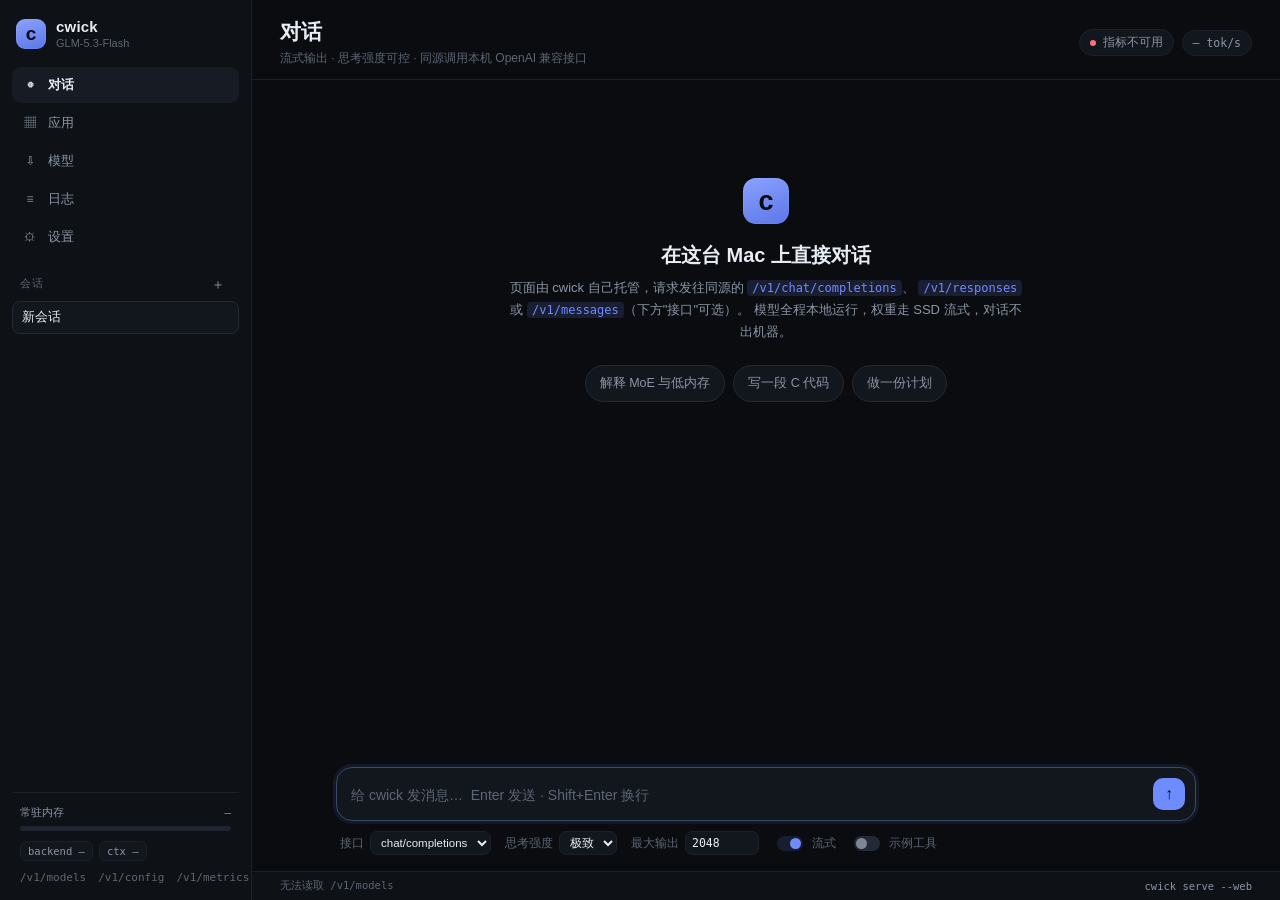
==== web/index.html @ c7b072e5 "init cwick" ====
<!doctype html>
<html lang="zh-CN">
<head>
<meta charset="utf-8">
<meta name="viewport" content="width=device-width, initial-scale=1, viewport-fit=cover">
<meta name="color-scheme" content="dark">
<title>cwick · 本地对话</title>
<link rel="icon" href="data:image/svg+xml,%3Csvg xmlns='http://www.w3.org/2000/svg' viewBox='0 0 32 32'%3E%3Crect width='32' height='32' rx='8' fill='%236f8cff'/%3E%3Ctext x='16' y='23' font-family='-apple-system,sans-serif' font-size='19' font-weight='700' fill='%230b0d12' text-anchor='middle'%3Ec%3C/text%3E%3C/svg%3E">
<link rel="stylesheet" href="/web/app.css">
</head>
<body>
<div class="app">
  <aside class="rail">
    <div class="brand">
      <div class="logo">c</div>
      <div class="brand-text">
        <strong>cwick</strong>
        <span id="brandSub">GLM-5.3-Flash</span>
      </div>
    </div>

    <nav class="nav">
      <button class="nav-item is-active" data-view="chat">
        <span class="ico">◍</span><span>对话</span>
      </button>
      <button class="nav-item" data-view="apps">
        <span class="ico">▦</span><span>应用</span>
      </button>
      <button class="nav-item" data-view="models">
        <span class="ico">⇩</span><span>模型</span>
      </button>
      <button class="nav-item" data-view="logs">
        <span class="ico">≡</span><span>日志</span>
      </button>
      <button class="nav-item" data-view="settings">
        <span class="ico">⚙</span><span>设置</span>
      </button>
    </nav>

    <div class="rail-section" id="sessionSection">
      <div class="rail-head">
        <span>会话</span>
        <button id="newChat" class="ghost-btn" title="新建会话 (Ctrl/⌘+K)">＋</button>
      </div>
      <div id="sessionList" class="sessions"></div>
    </div>

    <div class="rail-foot">
      <div class="mem">
        <div class="mem-row"><span>常驻内存</span><span id="memLabel" class="mono">—</span></div>
        <div class="bar"><i id="memBar"></i></div>
      </div>
      <div class="chips">
        <span id="backendChip" class="chip">backend —</span>
        <span id="ctxChip" class="chip">ctx —</span>
      </div>
      <div class="link-row">
        <a href="/v1/models" target="_blank" rel="noreferrer">/v1/models</a>
        <a href="/v1/config" target="_blank" rel="noreferrer">/v1/config</a>
        <a href="/v1/metrics" target="_blank" rel="noreferrer">/v1/metrics</a>
        <a href="#" id="apiHelp">API</a>
      </div>
    </div>
  </aside>

  <main class="main">
    <header class="topbar">
      <div class="title">
        <h1 id="viewTitle">对话</h1>
        <p id="viewSub">流式输出 · 思考强度可控 · 同源调用本机 OpenAI 兼容接口</p>
      </div>
      <div class="topbar-right">
        <span id="connPill" class="pill"><i class="dot wait"></i><span>连接中</span></span>
        <span id="livePill" class="pill mono" title="上一次生成的解码速度">— tok/s</span>
      </div>
    </header>

    <!-- ---------------- chat ---------------- -->
    <section id="chatView" class="view view-chat">
      <div id="messages" class="messages">
        <div class="empty" id="emptyState">
          <div class="empty-logo">c</div>
          <h2>在这台 Mac 上直接对话</h2>
          <p>页面由 cwick 自己托管，请求发往同源的 <code>/v1/chat/completions</code>、
             <code>/v1/responses</code> 或 <code>/v1/messages</code>（下方"接口"可选）。
             模型全程本地运行，权重走 SSD 流式，对话不出机器。</p>
          <div class="examples">
            <button class="example" data-prompt="用三句话解释 Mixture-of-Experts 为什么能在低内存机器上跑大模型。">解释 MoE 与低内存</button>
            <button class="example" data-prompt="写一个 C 函数，把 UTF-8 字符串按标点切分成句子，要求不破坏多字节字符。">写一段 C 代码</button>
            <button class="example" data-prompt="现在是 2026 年，帮我规划一个为期两周的 Metal 推理内核优化计划，按天拆解。">做一份计划</button>
          </div>
        </div>
      </div>

      <div class="composer-wrap">
        <div class="queue-note" id="queueNote" hidden>
          <i class="spinner"></i><span id="queueText">等待生成槽…</span>
          <button id="leaveQueue" class="link-btn">撤销</button>
        </div>
        <div class="composer" id="composer">
          <textarea id="input" rows="1" placeholder="给 cwick 发消息…  Enter 发送 · Shift+Enter 换行"></textarea>
          <div class="composer-side">
            <button id="sendBtn" class="send" title="发送 (Enter)">
              <span aria-hidden="true">↑</span>
            </button>
            <button id="stopBtn" class="stop" hidden title="停止生成 (Esc)">■</button>
          </div>
        </div>
        <div class="controls">
          <label class="field" title="这一轮对话调用的接口：两者都走同一个引擎，只是请求/响应的信封不同">
            <span>接口</span>
            <select id="apiSel">
              <option value="chat" selected>chat/completions</option>
              <option value="responses">responses</option>
              <option value="messages">messages</option>
            </select>
          </label>
          <label class="field">
            <span>思考强度</span>
            <select id="effort">
              <option value="off">关</option>
              <option value="low">低</option>
              <option value="medium">中</option>
              <option value="high">高</option>
              <option value="ultra">超高</option>
              <option value="extreme" selected>极致</option>
            </select>
          </label>
          <label class="field">
            <span>最大输出</span>
            <input id="maxTokens" type="number" min="16" max="1000000" step="64" value="2048">
          </label>
          <label class="switch"><input id="streamToggle" type="checkbox" checked><span>流式</span></label>
          <label class="switch" title="声明 get_current_time / add_numbers / system_info，模型调用时由页面在本地执行"><input id="toolToggle" type="checkbox"><span>示例工具</span></label>
          <span class="spacer"></span>
          <span id="genStats" class="gen-stats mono"></span>
        </div>
      </div>
    </section>

    <!-- ---------------- apps ---------------- -->
    <section id="appsView" class="view view-apps" hidden>
      <div class="apps-market" id="appMarket">
        <div class="apps-intro">
          <div>
            <h2>应用市场</h2>
            <p>应用代码放在 <code>apps/&lt;id&gt;/</code>，由 <code>apps/manifest.json</code>
               登记并编译进 cwick 二进制；每个应用都在自己的 iframe 里调用同源 OpenAI 接口。</p>
          </div>
          <div class="apps-intro-side">
            <span id="appApiState" class="pill mono"><i class="dot wait"></i>API 检查中</span>
            <button id="appRefresh" class="min-btn">刷新</button>
          </div>
        </div>
        <div id="appGrid" class="app-grid">
          <div class="app-loading muted">读取 <code>/apps/manifest.json</code>…</div>
        </div>
      </div>

      <div class="app-host" id="appHost" hidden>
        <div class="app-host-bar">
          <button id="appBack" class="min-btn">← 应用市场</button>
          <div class="app-host-title">
            <h2 id="appHostTitle">应用</h2>
            <p id="appHostSub">由 cwick 托管</p>
          </div>
          <span class="spacer"></span>
          <a id="appOpenTab" class="min-btn" href="#" target="_blank" rel="noreferrer">新窗口打开</a>
        </div>
        <iframe id="appFrame" class="app-frame" title="cwick 应用"
                src="about:blank" allow="clipboard-write"></iframe>
      </div>
    </section>

    <!-- ---------------- logs ---------------- -->
    <section id="logsView" class="view view-logs" hidden>
      <div class="logbar">
        <div class="logbar-left">
          <label class="field">
            <span>来源</span>
            <select id="logSrc">
              <option value="all">全部</option>
              <option value="out">stdout</option>
              <option value="err">stderr</option>
            </select>
          </label>
          <label class="field grow">
            <span>过滤</span>
            <input id="logQuery" type="search" placeholder="包含关键字 / req 12 / memory" autocomplete="off">
          </label>
        </div>
        <div class="logbar-right">
          <label class="switch small"><input id="logWrap" type="checkbox"><span>换行</span></label>
          <label class="switch small"><input id="logFollow" type="checkbox" checked><span>跟随</span></label>
          <button id="logPause" class="min-btn">暂停</button>
          <button id="logClear" class="min-btn">清屏</button>
          <button id="logSave" class="min-btn">下载</button>
        </div>
      </div>

      <div id="logBody" class="log-body"></div>

      <div class="log-foot">
        <span id="logCount" class="mono">0 行</span>
        <span id="logDrop" class="mono muted" hidden></span>
        <span class="spacer"></span>
        <span id="logState" class="mono">未连接</span>
        <span class="mono muted">GET /v1/logs/stream</span>
      </div>
    </section>

    <!-- ---------------- model library ---------------- -->
    <section id="modelsView" class="view view-models" hidden>
      <div class="panel">
        <div class="panel-head">
          <div>
            <h3>本地模型</h3>
            <p>已下载到 <code id="hubRootLabel">./models</code> 的权重；下载中的任务单独列在下面</p>
          </div>
          <button id="hubRefresh" class="min-btn">刷新</button>
        </div>
        <div id="hubLocal" class="hub-grid">
          <div class="model-row muted">读取中…</div>
        </div>
        <div id="hubLocalNote" class="note" hidden></div>
      </div>

      <div class="panel">
        <div class="panel-head">
          <div>
            <h3>正在下载</h3>
            <p>进度、速率与剩余时间每秒刷新；暂停或中断后从 <code>.incomplete</code> 断点续传</p>
          </div>
          <span id="hubPoll" class="mono muted"></span>
        </div>
        <div id="hubJobs" class="hub-jobs">
          <div class="model-row muted">没有下载任务</div>
        </div>
      </div>

      <div class="panel">
        <div class="panel-head">
          <div>
            <h3>检索模型</h3>
            <p>从 <code id="hubEndpointLabel">hf-mirror</code> 只读检索，下载由本机服务端执行，权重落到 <code>./models</code></p>
          </div>
        </div>
        <div class="hub-search">
          <input id="hubQuery" type="search" autocomplete="off" spellcheck="false"
                 placeholder="模型名或组织，例如 Qwen3 / MiniMax / deepseek">
          <button id="hubSearchBtn" class="min-btn accent">检索</button>
        </div>
        <div id="hubSearchNote" class="note" hidden></div>
        <div id="hubResults" class="hub-results">
          <div class="model-row muted">输入关键词开始检索</div>
        </div>
      </div>
    </section>

    <!-- ---------------- settings (console merged in) ---------------- -->
    <section id="settingsView" class="view view-settings" hidden>
      <div class="cards">
        <div class="card accent">
          <div class="card-label">解码速度</div>
          <div class="card-value" id="mTokS">—</div>
          <div class="card-foot" id="mTokSFoot">来自 cwick:decode_step_seconds</div>
        </div>
        <div class="card">
          <div class="card-label">首字延迟 TTFT</div>
          <div class="card-value" id="mTtft">—</div>
          <div class="card-foot">vllm:time_to_first_token_seconds</div>
        </div>
        <div class="card">
          <div class="card-label">每输出 token</div>
          <div class="card-value" id="mTpot">—</div>
          <div class="card-foot">vllm:time_per_output_token_seconds</div>
        </div>
        <div class="card">
          <div class="card-label">累计 tokens</div>
          <div class="card-value" id="mTokens">—</div>
          <div class="card-foot" id="mTokensFoot">prompt / generation</div>
        </div>
      </div>

      <div class="panel">
        <div class="panel-head">
          <div>
            <h3>监控趋势</h3>
            <p>每 2 秒采样 <code>/v1/metrics</code> · 速率取相邻两次采样的差值，不是累计均值 · 保留最近 4 分钟</p>
          </div>
          <div class="trend-head">
            <span class="pill mono" id="trendSpan">采集中…</span>
            <label class="switch small"><input id="liveToggle" type="checkbox" checked><span>实时刷新</span></label>
            <a class="min-btn" href="/v1/metrics" target="_blank" rel="noreferrer">Prometheus 原文</a>
            <button id="trendClear" class="min-btn">清空</button>
          </div>
        </div>
        <div class="trend-grid">
          <div class="trend-cell">
            <div class="trend-title"><span>解码速度 · tok/s</span><b id="trendTokS" class="mono">—</b></div>
            <canvas id="chartTokS" width="600" height="130"></canvas>
            <div class="trend-axis" id="axisTokS">—</div>
          </div>
          <div class="trend-cell">
            <div class="trend-title"><span>进程常驻 · GiB</span><b id="trendMem" class="mono">—</b></div>
            <canvas id="chartMem" width="600" height="130"></canvas>
            <div class="trend-axis" id="axisMem">—</div>
          </div>
          <div class="trend-cell">
            <div class="trend-title"><span>缓存命中率 · %</span><b id="trendHit" class="mono">—</b></div>
            <canvas id="chartHit" width="600" height="130"></canvas>
            <div class="trend-axis" id="axisHit">专家 #6f8cff · 前缀 #9b7bff</div>
          </div>
          <div class="trend-cell">
            <div class="trend-title"><span>首字延迟 · s</span><b id="trendTtft" class="mono">—</b></div>
            <canvas id="chartTtft" width="600" height="130"></canvas>
            <div class="trend-axis" id="axisTtft">—</div>
          </div>
        </div>
        <div class="note" id="trendNote" hidden></div>
      </div>

      <div class="panel">
        <div class="panel-head">
          <div>
            <h3>Prometheus 指标</h3>
            <p>直读 <code>/v1/metrics</code> 原文的全部序列 · 点任意指标为它单独画趋势 · 计数器可切成每秒增量</p>
          </div>
          <div class="trend-head">
            <span class="pill mono" id="pmCount">—</span>
            <label class="switch small" title="对 counter 按每秒增量绘制；gauge 保持原始值"><input id="pmRate" type="checkbox"><span>每秒增量</span></label>
            <button id="pmClear" class="min-btn">清空选择</button>
          </div>
        </div>
        <div class="pm-tools">
          <input id="pmQuery" type="text" autocomplete="off" spellcheck="false"
                 placeholder="筛选指标名，例如 cache / tokens / seconds">
          <span class="mono muted" id="pmSelNote">未选择指标</span>
        </div>
        <div id="pmCharts" class="pm-charts">
          <div class="pm-empty muted">从下方列表点选指标，即可为它单独画一条趋势线（最多 4 个）。</div>
        </div>
        <div class="pm-list-head">
          <span class="mono muted">序列</span>
          <span class="mono muted">类型 / 说明</span>
          <span class="mono muted">当前值</span>
          <span></span>
        </div>
        <div id="pmList" class="pm-list"><div class="muted">等待第一次指标采样…</div></div>
      </div>

      <div class="panel">
        <div class="panel-head">
          <div>
            <h3>内存与缓存</h3>
            <p>80% 常驻上限，其余由 F_NOCACHE SSD 流式补齐</p>
          </div>
          <span class="pill mono" id="mUptimePill">—</span>
        </div>
        <div class="meters">
          <div class="meter">
            <div class="meter-row"><span>进程常驻</span><span id="mMemLabel" class="mono">—</span></div>
            <div class="bar tall"><i id="mMemBar"></i></div>
          </div>
          <div class="meter">
            <div class="meter-row"><span>专家缓存命中率</span><span id="mHitLabel" class="mono">—</span></div>
            <div class="bar tall"><i id="mHitBar" class="green"></i></div>
          </div>
          <div class="meter">
            <div class="meter-row"><span>前缀缓存命中率</span><span id="mPfxLabel" class="mono">—</span></div>
            <div class="bar tall"><i id="mPfxBar" class="violet"></i></div>
          </div>
        </div>
        <div class="kv-grid">
          <div class="kv"><span>请求 运行 / 排队</span><b id="mReq" class="mono">—</b></div>
          <div class="kv"><span>SSD 流式 / token</span><b id="mStream" class="mono">—</b></div>
          <div class="kv"><span>解码步数</span><b id="mSteps" class="mono">—</b></div>
          <div class="kv"><span>运行时长</span><b id="mUptime" class="mono">—</b></div>
          <div class="kv"><span>预填充进度</span><b id="mPrefill" class="mono">—</b></div>
          <div class="kv"><span>已完成请求</span><b id="mSuccess" class="mono">—</b></div>
        </div>
      </div>

      <div class="panel">
        <div class="panel-head">
          <div><h3>模型信息</h3><p>编译期与运行期配置，来自 cwick:model_info 与 /v1/config</p></div>
          <span class="pill mono" id="mBackend">—</span>
        </div>
        <div class="kv-grid">
          <div class="kv"><span>模型</span><b id="mModel">—</b></div>
          <div class="kv"><span>稀疏度</span><b id="mSparse" class="mono">—</b></div>
          <div class="kv"><span>层数</span><b id="mLayers" class="mono">—</b></div>
          <div class="kv"><span>上下文窗口</span><b id="mCtx" class="mono">—</b></div>
          <div class="kv"><span>权重精度</span><b id="mSpine" class="mono">—</b></div>
          <div class="kv"><span>指标端点</span><b><a href="/v1/metrics" target="_blank" rel="noreferrer">Prometheus</a></b></div>
        </div>
        <div class="model-info-note">
          <span class="mono muted">cwick:model_info 全部标签</span>
          <div id="modelInfoAll" class="label-list mono">等待第一次指标采样…</div>
        </div>
      </div>

      <div class="panel">
        <div class="panel-head">
          <div>
            <h3>本地模型</h3>
            <p>切换会释放当前常驻权重并清空前缀缓存；生成中会被拒绝（409）</p>
          </div>
          <button id="modelsRefresh" class="min-btn">刷新</button>
        </div>
        <div id="modelList" class="model-list">
          <div class="model-row muted">读取中…</div>
        </div>
        <div id="switchNote" class="note" hidden></div>
      </div>

      <div class="panel">
        <div class="panel-head">
          <div>
            <h3>生成参数</h3>
            <p>存在本机浏览器里，对话页与这里共用同一份设置</p>
          </div>
        </div>
        <div class="set-grid">
          <label class="row">
            <span>对话接口</span>
            <select id="setApi">
              <option value="chat">/v1/chat/completions</option>
              <option value="responses">/v1/responses</option>
              <option value="messages">/v1/messages</option>
            </select>
          </label>
          <label class="row">
            <span>思考强度</span>
            <select id="setEffort">
              <option value="off">关</option>
              <option value="low">低</option>
              <option value="medium">中</option>
              <option value="high">高</option>
              <option value="ultra">超高</option>
              <option value="extreme">极致</option>
            </select>
          </label>
          <label class="row">
            <span>最大输出 token</span>
            <input id="setMaxTokens" type="number" min="16" max="1000000" step="64" value="2048">
          </label>
          <label class="row switch"><span>流式输出</span><input id="setStream" type="checkbox"></label>
          <label class="row switch"><span>声明示例工具</span><input id="setTools" type="checkbox"></label>
        </div>
      </div>

      <div class="panel">
        <div class="panel-head">
          <div>
            <h3>安全</h3>
            <p>单用户登录；会话 Cookie 只在 cwick 内存中，不落盘</p>
          </div>
          <button id="logoutBtn" class="min-btn">退出登录</button>
        </div>
        <div id="authState" class="note">读取登录状态…</div>

        <div class="key-panel">
          <div class="key-head">
            <h4>API 密钥（外部 Agent 接入本机 cwick）</h4>
            <p>长期有效的 Bearer 密钥，适合粘贴到 Cursor / Claude Code / OpenAI SDK 脚本里。
               这是<b>对外提供</b>访问凭证；控制台自身只访问本机同源接口，不会把对话发往外部服务。
               会话 Cookie 只在内存、重启即失效，密钥不会。</p>
          </div>
          <div class="key-new">
            <input id="keyName" type="text" autocomplete="off" spellcheck="false"
                   maxlength="48" placeholder="名字，例如 cursor / claude-code">
            <button id="keyCreate" class="min-btn accent" type="button">新建密钥</button>
            <button id="keyRefresh" class="min-btn" type="button">刷新</button>
          </div>
          <div id="keyList" class="key-list">
            <div class="muted">读取中…</div>
          </div>
          <div id="keySecret" class="key-secret" hidden>
            <code id="keySecretText"></code>
            <button id="keyCopy" class="min-btn" type="button">复制</button>
            <span class="muted">只显示这一次 —— 服务端只保留它的哈希</span>
          </div>
          <div id="keyNote" class="note">
            用法：<code>Authorization: Bearer &lt;key&gt;</code> 或 <code>X-API-Key: &lt;key&gt;</code>。
            密钥本身不能新建密钥（会被 401 拒绝），只能在登录后在这里撤销。
          </div>
        </div>
      </div>

      <div class="panel">
        <div class="panel-head">
          <div>
            <h3>运行配置</h3>
            <p>由启动命令行决定，进程内只读；改这些值需要重启 cwick</p>
          </div>
          <button id="configRefresh" class="min-btn">刷新</button>
        </div>
        <div class="kv-grid" id="cfgGrid">
          <div class="kv"><span>监听</span><b id="cfgListen" class="mono">—</b></div>
          <div class="kv"><span>生成槽</span><b id="cfgSlots" class="mono">—</b></div>
          <div class="kv"><span>上下文窗口</span><b id="cfgCtx" class="mono">—</b></div>
          <div class="kv"><span>max_tokens 上限</span><b id="cfgMaxTok" class="mono">—</b></div>
          <div class="kv"><span>请求体上限</span><b id="cfgReqBytes" class="mono">—</b></div>
          <div class="kv"><span>前缀缓存</span><b id="cfgPfx" class="mono">—</b></div>
          <div class="kv"><span>日志采集</span><b id="cfgLogs" class="mono">—</b></div>
          <div class="kv"><span>Web / 详细 / 追踪</span><b id="cfgFlags" class="mono">—</b></div>
          <div class="kv"><span>模型库</span><b id="cfgLibrary" class="mono">—</b></div>
          <div class="kv"><span>目录服务</span><b id="cfgCatalog" class="mono">—</b></div>
        </div>
        <div class="note">
          <span class="mono muted">模型目录</span>
          <div id="cfgDirs" class="dir-list mono">—</div>
          <div class="muted">用 <code>--models-dir</code> 追加扫描目录（最多 8 个），
            目录里需要有 <code>config.json</code> 与权重文件才会被识别。</div>
        </div>
      </div>
    </section>

    <footer class="statusbar">
      <span id="statusText" class="mono">就绪</span>
      <span class="spacer"></span>
      <span class="mono muted">cwick serve --web</span>
    </footer>
  </main>
</div>

<dialog id="apiDialog" class="dialog">
  <h3>接入方式</h3>
  <p>这个页面只访问本机同源接口。下面这个地址是给外部客户端连本机 cwick 用的：</p>
  <pre><code id="apiBase">http://127.0.0.1:8000/v1</code></pre>
  <p class="muted">curl 示例（chat/completions）</p>
  <pre><code>curl http://127.0.0.1:8000/v1/chat/completions \
  -H 'Content-Type: application/json' \
  -d '{"model":"glm-5.3-flash","messages":[{"role":"user","content":"你好"}]}'</code></pre>
  <p class="muted">同一台服务也答 Responses 协议（Codex 等客户端用这个）</p>
  <pre><code>curl http://127.0.0.1:8000/v1/responses \
  -H 'Content-Type: application/json' \
  -d '{"model":"glm-5.3-flash","input":"你好","stream":true}'</code></pre>
  <p class="muted">以及 Anthropic 的 Messages 协议（Claude Code 用这个）</p>
  <pre><code>curl http://127.0.0.1:8000/v1/messages \
  -H 'Content-Type: application/json' \
  -d '{"model":"glm-5.3-flash","max_tokens":128,"stream":true,
       "messages":[{"role":"user","content":"你好"}]}'</code></pre>
  <form method="dialog"><button class="send wide">知道了</button></form>
</dialog>

<script src="/web/app.js"></script>
</body>
</html>
---- web/app.css ----
/* cwick web console — dark, dense, numbers in mono.
   Fixed rail, cards on a grid, one accent colour for "this is live",
   everything else neutral. */

:root {
  --bg: #0a0c10;
  --bg-soft: #0e1116;
  --panel: #12161d;
  --panel-2: #171c24;
  --line: #232a35;
  --line-soft: #1b212a;
  --text: #e8ecf3;
  --muted: #8b95a6;
  --faint: #5d6675;
  --accent: #6f8cff;
  --accent-soft: rgba(111, 140, 255, 0.14);
  --green: #3ddc97;
  --violet: #b48cff;
  --amber: #f5b95c;
  --red: #ff6f7d;
  --radius: 14px;
  --mono: ui-monospace, "SF Mono", SFMono-Regular, Menlo, Consolas, monospace;
  --sans: -apple-system, BlinkMacSystemFont, "SF Pro Text", "Inter",
          "PingFang SC", "Noto Sans SC", "Microsoft YaHei", sans-serif;
}

* { box-sizing: border-box; }

html, body {
  margin: 0; height: 100%;
  background: var(--bg);
  color: var(--text);
  font-family: var(--sans);
  font-size: 14px;
  -webkit-font-smoothing: antialiased;
}

a { color: var(--accent); text-decoration: none; }
a:hover { text-decoration: underline; }
.mono { font-family: var(--mono); font-variant-numeric: tabular-nums; }
.muted { color: var(--muted); }
.spacer { flex: 1; }

.app { display: flex; height: 100%; overflow: hidden; }

/* ---------------- rail ---------------- */
.rail {
  width: 252px; flex: 0 0 252px;
  display: flex; flex-direction: column;
  background: var(--bg-soft);
  border-right: 1px solid var(--line-soft);
  padding: 16px 12px 12px;
  gap: 14px;
}

.brand { display: flex; align-items: center; gap: 10px; padding: 2px 6px 2px 4px; }
.logo, .empty-logo {
  width: 30px; height: 30px; border-radius: 9px;
  background: linear-gradient(160deg, #8aa2ff, #5b76e8);
  color: #0a0c10; font-weight: 800; font-size: 19px;
  display: flex; align-items: center; justify-content: center;
  box-shadow: 0 0 0 1px rgba(255, 255, 255, 0.06) inset;
}
.brand-text { display: flex; flex-direction: column; line-height: 1.25; min-width: 0; }
.brand-text strong { font-size: 15px; letter-spacing: 0.2px; }
.brand-text span {
  font-size: 11px; color: var(--faint);
  overflow: hidden; text-overflow: ellipsis; white-space: nowrap;
}

.nav { display: flex; flex-direction: column; gap: 2px; }
.nav-item {
  display: flex; align-items: center; gap: 10px;
  padding: 9px 10px; border: 0; border-radius: 9px;
  background: transparent; color: var(--muted);
  font: inherit; font-size: 13px; text-align: left; cursor: pointer;
  transition: background 120ms ease, color 120ms ease;
}
.nav-item .ico { width: 16px; text-align: center; font-size: 12px; opacity: 0.9; }
.nav-item:hover { background: var(--panel); color: var(--text); }
.nav-item.is-active { background: var(--panel-2); color: var(--text); font-weight: 600; }

.rail-section { display: flex; flex-direction: column; gap: 6px; min-height: 0; }
.rail-head {
  display: flex; align-items: center; justify-content: space-between;
  padding: 6px 8px 2px; font-size: 11px; letter-spacing: 0.08em;
  text-transform: uppercase; color: var(--faint);
}
.ghost-btn {
  border: 0; background: transparent; color: var(--muted);
  font-size: 14px; line-height: 1; cursor: pointer; padding: 2px 6px;
  border-radius: 6px;
}
.ghost-btn:hover { background: var(--panel); color: var(--text); }

.sessions { overflow-y: auto; min-height: 0; display: flex; flex-direction: column; gap: 2px; }
.session {
  display: flex; align-items: center; gap: 8px;
  padding: 7px 9px; border-radius: 8px; cursor: pointer;
  color: var(--muted); font-size: 12.5px;
  border: 1px solid transparent;
}
.session:hover { background: var(--panel); color: var(--text); }
.session.is-active { background: var(--panel); border-color: var(--line); color: var(--text); }
.session .name { flex: 1; overflow: hidden; text-overflow: ellipsis; white-space: nowrap; }
.session .del {
  border: 0; background: transparent; color: var(--faint);
  cursor: pointer; font-size: 13px; padding: 0 2px; opacity: 0;
}
.session:hover .del { opacity: 1; }
.session .del:hover { color: var(--red); }

.rail-foot {
  margin-top: auto; display: flex; flex-direction: column; gap: 10px;
  padding: 12px 8px 4px; border-top: 1px solid var(--line-soft);
}
.mem-row, .meter-row, .kv {
  display: flex; align-items: center; justify-content: space-between; gap: 8px;
}
.mem-row { font-size: 11px; color: var(--muted); margin-bottom: 6px; }
.bar { height: 5px; border-radius: 99px; background: #1e2530; overflow: hidden; }
.bar.tall { height: 7px; }
.bar > i {
  display: block; height: 100%; width: 0%;
  background: linear-gradient(90deg, #5b76e8, #8aa2ff);
  border-radius: 99px; transition: width 400ms ease;
}
.bar > i.green { background: linear-gradient(90deg, #25a97a, var(--green)); }
.bar > i.violet { background: linear-gradient(90deg, #7d5bd6, var(--violet)); }
.bar > i.warn { background: linear-gradient(90deg, #d98b2b, var(--amber)); }

.chips { display: flex; flex-wrap: wrap; gap: 6px; }
.chip {
  font-size: 10.5px; font-family: var(--mono);
  padding: 3px 7px; border-radius: 6px;
  background: var(--panel); color: var(--muted);
  border: 1px solid var(--line-soft);
}
.link-row { display: flex; gap: 12px; font-size: 11px; font-family: var(--mono); }
.link-row a { color: var(--faint); }
.link-row a:hover { color: var(--accent); }

/* ---------------- main ---------------- */
.main { flex: 1; display: flex; flex-direction: column; min-width: 0; background: var(--bg); }

.topbar {
  display: flex; align-items: center; justify-content: space-between; gap: 16px;
  padding: 18px 28px 12px; border-bottom: 1px solid var(--line-soft);
}
.title h1 { margin: 0; font-size: 21px; font-weight: 650; letter-spacing: -0.2px; }
.title p { margin: 4px 0 0; font-size: 12px; color: var(--faint); }
.topbar-right { display: flex; align-items: center; gap: 8px; }
.pill {
  display: inline-flex; align-items: center; gap: 7px;
  font-size: 11.5px; color: var(--muted);
  background: var(--panel); border: 1px solid var(--line-soft);
  padding: 5px 10px; border-radius: 99px; white-space: nowrap;
}
.pill .dot { width: 6px; height: 6px; border-radius: 50%; background: var(--green); }
.pill .dot.wait { background: var(--amber); animation: pulse 1.4s ease-in-out infinite; }
.pill .dot.bad { background: var(--red); }
@keyframes pulse { 0%, 100% { opacity: 1; } 50% { opacity: 0.35; } }

.view { flex: 1; min-height: 0; display: flex; flex-direction: column; }
.view[hidden] { display: none; }

/* ---------------- chat ---------------- */
.messages { flex: 1; overflow-y: auto; padding: 26px 28px 8px; }
.messages > * { max-width: 860px; margin-left: auto; margin-right: auto; }

.empty { text-align: center; padding: 8vh 0 0; }
.empty-logo { width: 46px; height: 46px; border-radius: 13px; font-size: 27px; margin: 0 auto 18px; }
.empty h2 { font-size: 20px; margin: 0 0 8px; font-weight: 600; }
.empty p { color: var(--muted); font-size: 13px; line-height: 1.7; max-width: 520px; margin: 0 auto; }
.empty code {
  font-family: var(--mono); font-size: 12px; color: var(--accent);
  background: var(--accent-soft); padding: 1px 5px; border-radius: 4px;
}
.examples { display: flex; flex-wrap: wrap; gap: 8px; justify-content: center; margin-top: 22px; }
.example {
  border: 1px solid var(--line); background: var(--panel); color: var(--muted);
  font: inherit; font-size: 12.5px; padding: 9px 14px; border-radius: 99px;
  cursor: pointer; transition: all 120ms ease;
}
.example:hover { color: var(--text); border-color: #313b4b; background: var(--panel-2); }

.msg { display: flex; gap: 12px; padding: 14px 0; }
.msg.user { justify-content: flex-end; }
.msg .avatar {
  flex: 0 0 26px; width: 26px; height: 26px; border-radius: 8px;
  display: flex; align-items: center; justify-content: center;
  font-size: 12px; font-weight: 700; margin-top: 2px;
  background: var(--panel-2); color: var(--muted);
}
.msg.assistant .avatar { background: linear-gradient(160deg, #8aa2ff, #5b76e8); color: #0a0c10; }
.msg .body { min-width: 0; flex: 1; }

.bubble-user {
  background: var(--panel-2); border: 1px solid var(--line-soft);
  padding: 10px 14px; border-radius: 14px 14px 4px 14px;
  white-space: pre-wrap; word-break: break-word;
  line-height: 1.65; max-width: 78%;
}
.msg.user .body { flex: 0 1 auto; display: flex; justify-content: flex-end; }

.think {
  border: 1px solid var(--line-soft); border-left: 2px solid #3f4a5e;
  background: #0d1015; border-radius: 10px;
  margin: 0 0 10px; overflow: hidden;
}
.think summary {
  cursor: pointer; list-style: none; padding: 8px 12px;
  font-size: 11.5px; color: var(--muted); display: flex; align-items: center; gap: 8px;
}
.think summary::-webkit-details-marker { display: none; }
.think summary .chev { transition: transform 150ms ease; font-size: 9px; color: var(--faint); }
.think[open] summary .chev { transform: rotate(90deg); }
.think .think-body {
  padding: 2px 12px 12px; font-size: 12.5px; line-height: 1.75;
  color: #97a1b2; white-space: pre-wrap; word-break: break-word;
  max-height: 320px; overflow-y: auto;
}
.think .tag {
  font-family: var(--mono); font-size: 10px; color: var(--faint);
  border: 1px solid var(--line); border-radius: 4px; padding: 1px 5px;
}

.content { line-height: 1.75; word-break: break-word; }
.content p { margin: 0 0 10px; }
.content p:last-child { margin-bottom: 0; }
.content h1, .content h2, .content h3 { margin: 16px 0 8px; font-size: 15px; }
.content ul, .content ol { margin: 0 0 10px; padding-left: 20px; }
.content li { margin: 3px 0; }
.content blockquote {
  margin: 0 0 10px; padding: 2px 12px; color: var(--muted);
  border-left: 2px solid var(--line);
}
.content code.inline {
  font-family: var(--mono); font-size: 12.4px;
  background: #1a2029; padding: 1.5px 5px; border-radius: 4px;
}
.code-block {
  margin: 0 0 12px; border: 1px solid var(--line); border-radius: 10px;
  background: #0b0e13; overflow: hidden;
}
.code-head {
  display: flex; align-items: center; justify-content: space-between;
  padding: 6px 10px; background: #0f131a; border-bottom: 1px solid var(--line-soft);
  font-family: var(--mono); font-size: 10.5px; color: var(--faint);
}
.code-acts { display: flex; align-items: center; gap: 2px; }
.code-head button {
  border: 0; background: transparent; color: var(--faint);
  font: inherit; cursor: pointer; padding: 2px 6px; border-radius: 4px;
}
.code-head button:hover { color: var(--text); background: var(--panel); }
.code-block[data-html="1"] { border-color: #2b3a4d; }
.code-block[data-html="1"] > .code-head > span:first-child { color: var(--amber); }
.code-block[data-html="1"] button[data-act="run"] { color: var(--green); }
.code-block[data-html="1"] button[data-act="run"]:hover { background: #16241d; }

/* Preview of a page the model wrote. The iframe is sandboxed: it runs, but
   without same-origin it cannot reach this origin's storage or token. */
.runmodal {
  position: fixed; inset: 0; z-index: 90; display: flex;
  align-items: center; justify-content: center;
  background: rgba(6, 8, 12, 0.72); padding: 24px;
}
.runmodal[hidden] { display: none; }
.rm-card {
  width: min(1100px, 100%); height: min(760px, 100%);
  display: flex; flex-direction: column;
  border: 1px solid var(--line); border-radius: 12px; overflow: hidden;
  background: var(--panel); box-shadow: 0 18px 60px rgba(0, 0, 0, .55);
}
.rm-head {
  display: flex; align-items: center; gap: 10px; padding: 9px 12px;
  border-bottom: 1px solid var(--line-soft); background: var(--panel-2);
}
.rm-title { font-size: 12px; color: var(--muted); }
.rm-acts { margin-left: auto; display: flex; gap: 2px; }
.rm-acts button {
  border: 0; background: transparent; color: var(--faint); cursor: pointer;
  font-family: var(--mono); font-size: 10.5px; padding: 3px 8px; border-radius: 4px;
}
.rm-acts button:hover { color: var(--text); background: var(--panel); }
.rm-body { flex: 1; min-height: 0; background: #fff; }
.rm-body iframe { display: block; width: 100%; height: 100%; border: 0; }
.code-block pre { margin: 0; padding: 12px; overflow-x: auto; }
.code-block code {
  font-family: var(--mono); font-size: 12.3px; line-height: 1.65; color: #cdd6e4;
}

.tools { display: flex; flex-direction: column; gap: 6px; margin: 0 0 10px; }
.toolcall {
  border: 1px solid var(--line); border-radius: 10px; background: #0d1117;
  padding: 8px 11px; font-family: var(--mono); font-size: 11.5px;
}
.toolcall .tc-head { display: flex; align-items: center; gap: 8px; color: var(--text); }
.toolcall .tc-kind {
  margin-left: auto; font-size: 10px; color: var(--faint);
  border: 1px solid var(--line); border-radius: 4px; padding: 1px 5px;
}
.toolcall .tc-name { color: var(--amber); }
.toolcall .tc-args { color: var(--muted); margin-top: 5px; white-space: pre-wrap; word-break: break-all; }
.toolcall .tc-result { color: var(--green); margin-top: 5px; white-space: pre-wrap; word-break: break-all; }

/* A tool call being generated. Same frame as a settled .toolcall so the block
   does not jump when the parsed call replaces it, with a pulsing dot to say the
   silence is work rather than a stall. */
.toolstream {
  border: 1px solid var(--line); border-left: 2px solid var(--amber);
  border-radius: 10px; background: #0d1117; margin: 0 0 10px; overflow: hidden;
}
.toolstream .ts-head {
  display: flex; align-items: center; gap: 8px; padding: 8px 11px;
  font-size: 11.5px; color: var(--muted); font-family: var(--mono);
}
.toolstream .ts-dot {
  width: 6px; height: 6px; border-radius: 50%; background: var(--amber);
  animation: tspulse 1.1s ease-in-out infinite;
}
@keyframes tspulse { 0%, 100% { opacity: .25; } 50% { opacity: 1; } }
.toolstream .ts-hint {
  margin-left: auto; font-size: 10px; color: var(--faint);
  border: 1px solid var(--line); border-radius: 4px; padding: 1px 5px;
}
.toolstream .ts-body {
  margin: 0; padding: 0 11px 10px; font-family: var(--mono); font-size: 11.5px;
  line-height: 1.6; color: #b9c2d0; white-space: pre-wrap; word-break: break-all;
  max-height: 220px; overflow-y: auto;
}

.msg-stats {
  display: flex; flex-wrap: wrap; gap: 12px; margin-top: 8px;
  font-family: var(--mono); font-size: 10.5px; color: var(--faint);
}
.caret {
  display: inline-block; width: 7px; height: 14px; vertical-align: -2px;
  background: var(--accent); margin-left: 2px; border-radius: 1px;
  animation: blink 1s step-end infinite;
}
@keyframes blink { 50% { opacity: 0; } }

.err {
  border: 1px solid rgba(255, 111, 125, 0.35); background: rgba(255, 111, 125, 0.07);
  color: #ffb3bb; border-radius: 10px; padding: 10px 12px;
  font-size: 12.5px; line-height: 1.6; white-space: pre-wrap;
}

/* ---------------- composer ---------------- */
.composer-wrap { padding: 6px 28px 16px; }
.composer-wrap > * { max-width: 860px; margin: 0 auto; }
.queue-note {
  display: flex; align-items: center; gap: 8px;
  font-size: 12px; color: var(--amber); padding: 0 4px 8px;
}
.queue-note[hidden] { display: none; }
.link-btn {
  border: 0; background: transparent; color: var(--faint);
  font: inherit; font-size: 12px; cursor: pointer; text-decoration: underline;
}
.spinner {
  width: 9px; height: 9px; border-radius: 50%;
  border: 1.5px solid rgba(245, 185, 92, 0.3); border-top-color: var(--amber);
  animation: spin 0.8s linear infinite;
}
@keyframes spin { to { transform: rotate(360deg); } }

.composer {
  display: flex; align-items: flex-end; gap: 8px;
  background: var(--panel); border: 1px solid var(--line);
  border-radius: 16px; padding: 10px 10px 10px 14px;
  transition: border-color 120ms ease, box-shadow 120ms ease;
}
.composer:focus-within {
  border-color: #3a4a6b;
  box-shadow: 0 0 0 3px rgba(111, 140, 255, 0.09);
}
.composer textarea {
  flex: 1; resize: none; border: 0; outline: 0; background: transparent;
  color: var(--text); font: inherit; line-height: 1.6;
  max-height: 220px; padding: 4px 0;
}
.composer textarea::placeholder { color: var(--faint); }
.composer-side { display: flex; align-items: center; gap: 6px; }
.send, .stop {
  width: 32px; height: 32px; border-radius: 10px; border: 0; cursor: pointer;
  font-size: 16px; line-height: 1; display: flex; align-items: center; justify-content: center;
}
.send { background: var(--accent); color: #080a0f; }
/* `display:flex` above outranks the UA's [hidden] rule; restate it. */
.send[hidden], .stop[hidden] { display: none; }
.send:disabled { background: #2b3242; color: #5d6675; cursor: not-allowed; }
.stop { background: rgba(255, 111, 125, 0.15); color: var(--red); font-size: 11px; }
.stop:hover { background: rgba(255, 111, 125, 0.25); }
.send.wide { width: auto; padding: 8px 18px; font-size: 13px; }

.controls {
  display: flex; align-items: center; gap: 14px; flex-wrap: wrap;
  padding: 10px 4px 0; font-size: 11.5px; color: var(--faint);
}
.field { display: flex; align-items: center; gap: 6px; }
.field select, .field input {
  background: var(--panel); color: var(--text);
  border: 1px solid var(--line-soft); border-radius: 7px;
  font: inherit; font-size: 11.5px; padding: 4px 6px; outline: 0;
}
.field input { width: 74px; font-family: var(--mono); }
.field select:focus, .field input:focus { border-color: #3a4a6b; }
.switch { display: inline-flex; align-items: center; gap: 6px; cursor: pointer; }
.switch input { appearance: none; width: 26px; height: 15px; border-radius: 99px;
  background: #232a35; position: relative; cursor: pointer; outline: 0; transition: background 150ms ease; }
.switch input::after {
  content: ""; position: absolute; top: 2px; left: 2px; width: 11px; height: 11px;
  border-radius: 50%; background: #7d8798; transition: transform 150ms ease, background 150ms ease;
}
.switch input:checked { background: var(--accent-soft); }
.switch input:checked::after { transform: translateX(11px); background: var(--accent); }
.switch.small { font-size: 11.5px; color: var(--muted); }
.gen-stats { font-size: 10.5px; color: var(--faint); }

.statusbar {
  display: flex; align-items: center; gap: 10px;
  padding: 7px 28px; border-top: 1px solid var(--line-soft);
  font-size: 10.5px; color: var(--faint); background: var(--bg-soft);
}

/* ---------------- console ---------------- */
/* Block, not the `.view` flex column: auto cross-axis margins in a flex
   container shrink each child to its content width — the cards would stack in
   a 310px ribbon instead of spanning the page. The metrics cards now live in
   the merged settings view (`.view-settings`, below). */
.cards {
  display: grid; grid-template-columns: repeat(auto-fit, minmax(200px, 1fr));
  gap: 12px; margin-bottom: 14px;
}
.card {
  background: var(--panel); border: 1px solid var(--line-soft);
  border-radius: var(--radius); padding: 14px 16px 13px;
}
.card.accent {
  background: linear-gradient(165deg, rgba(111, 140, 255, 0.12), rgba(111, 140, 255, 0.02));
  border-color: rgba(111, 140, 255, 0.26);
}
.card-label { font-size: 11px; color: var(--muted); letter-spacing: 0.02em; }
.card-value {
  font-family: var(--mono); font-variant-numeric: tabular-nums;
  font-size: 27px; font-weight: 600; letter-spacing: -0.5px;
  margin: 7px 0 4px; color: var(--text);
}
.card.accent .card-value { color: #9db0ff; }
.card-value small { font-size: 13px; font-weight: 500; color: var(--muted); margin-left: 3px; }
.card-foot { font-size: 10.5px; color: var(--faint); font-family: var(--mono); }

.panel {
  background: var(--panel); border: 1px solid var(--line-soft);
  border-radius: var(--radius); padding: 16px 18px; margin-bottom: 14px;
}
.panel-head {
  display: flex; align-items: flex-start; justify-content: space-between; gap: 16px;
  margin-bottom: 14px;
}
.panel-head h3 { margin: 0; font-size: 14px; font-weight: 600; }
.panel-head p { margin: 3px 0 0; font-size: 11.5px; color: var(--faint); }

.meters { display: grid; grid-template-columns: repeat(auto-fit, minmax(220px, 1fr)); gap: 16px; }
.meter-row { font-size: 11.5px; color: var(--muted); margin-bottom: 7px; }

/* Hairs between cells come from each cell's own outline, not a 1px grid gap:
   with a gap, the row's leftover space shows as an empty slab of line colour. */
.kv-grid {
  display: grid; grid-template-columns: repeat(auto-fit, minmax(230px, 1fr));
  gap: 1px; margin-top: 16px;
  background: var(--panel); border: 1px solid var(--line-soft);
  border-radius: 10px; overflow: hidden;
}
.kv { background: var(--panel); padding: 10px 13px; font-size: 11.5px;
      box-shadow: 0 0 0 1px var(--line-soft); }
.kv span { color: var(--faint); }
.kv b { font-weight: 500; font-size: 12px; color: var(--text); }

/* ---------------- logs ---------------- */
/* A log view is the one place in the app where density beats breathing room:
   `view-logs` is a fixed-height column (no page scroll) so the tail always
   has somewhere to land, and only the body scrolls. */
.view-logs { padding: 14px 28px 0; }

.logbar {
  display: flex; align-items: center; justify-content: space-between;
  gap: 12px; flex-wrap: wrap; padding-bottom: 10px;
  border-bottom: 1px solid var(--line-soft);
}
.logbar-left { display: flex; align-items: center; gap: 12px; flex: 1 1 320px; min-width: 0; }
.logbar-right { display: flex; align-items: center; gap: 10px; flex-wrap: wrap; }
.field.grow { flex: 1 1 220px; min-width: 0; }
.field.grow input {
  flex: 1; width: auto; min-width: 0;
  font-family: var(--sans); padding: 5px 9px; border-radius: 8px;
}

.min-btn {
  border: 1px solid var(--line); background: var(--panel); color: var(--muted);
  font: inherit; font-size: 11.5px; padding: 5px 11px; border-radius: 8px;
  cursor: pointer; transition: all 120ms ease; white-space: nowrap;
}
.min-btn:hover { color: var(--text); border-color: #313b4b; background: var(--panel-2); }
.min-btn.is-on { color: #ffd9a3; border-color: rgba(245, 185, 92, 0.45);
                 background: rgba(245, 185, 92, 0.10); }

.log-body {
  flex: 1; min-height: 0; overflow-y: auto;
  font-family: var(--mono); font-size: 11.8px; line-height: 1.62;
  padding: 10px 0 4px;
}
.log-line {
  display: flex; gap: 10px; padding: 1px 4px; border-radius: 4px;
  white-space: pre; overflow-x: hidden; text-overflow: ellipsis;
}
.log-line:hover { background: #141922; }
.log-line.err { color: #ffb3bb; }
.log-line.err .lg-src { color: var(--red); }
.log-line .lg-n { flex: 0 0 auto; color: var(--faint); text-align: right; min-width: 42px; }
.log-line .lg-t { flex: 0 0 auto; color: var(--faint); }
.log-line .lg-src { flex: 0 0 auto; width: 30px; color: #5f7bb8; }
.log-line .lg-msg { flex: 1 1 auto; min-width: 0; color: #c3ccdb; word-break: break-all; }
.log-line.err .lg-msg { color: #ffb3bb; }
.log-line .lg-msg b.hit {
  background: rgba(245, 185, 92, 0.24); color: #ffd9a3;
  font-weight: 600; border-radius: 2px;
}
.log-body.wrap .log-line { white-space: pre-wrap; text-overflow: clip; }

.log-empty { color: var(--faint); font-size: 12px; padding: 18px 4px; }

.log-foot {
  display: flex; align-items: center; gap: 12px;
  padding: 7px 0; border-top: 1px solid var(--line-soft);
  font-size: 10.5px; color: var(--faint); background: var(--bg);
}

/* ---------------- settings ---------------- */
.view-settings { display: block; overflow-y: auto; padding: 22px 28px 30px; }
.view-settings > * { max-width: 1120px; margin: 0 auto 14px; }

.model-list { display: flex; flex-direction: column; gap: 8px; }
.model-row {
  display: flex; align-items: center; gap: 12px;
  border: 1px solid var(--line-soft); border-radius: 11px;
  background: var(--panel-2); padding: 11px 13px;
}
.model-row.is-loaded { border-color: rgba(111, 140, 255, 0.4); background: var(--accent-soft); }
.model-row .mr-main { flex: 1; min-width: 0; }
.model-row .mr-name {
  font-size: 13px; font-weight: 600; color: var(--text);
  overflow: hidden; text-overflow: ellipsis; white-space: nowrap;
}
.model-row .mr-root {
  font-family: var(--mono); font-size: 10.5px; color: var(--faint);
  overflow: hidden; text-overflow: ellipsis; white-space: nowrap; margin-top: 3px;
}
.model-row .mr-side { display: flex; align-items: center; gap: 8px; flex: 0 0 auto; }
.tag-loaded {
  font-size: 10.5px; font-family: var(--mono); color: #9db0ff;
  border: 1px solid rgba(111, 140, 255, 0.4); border-radius: 6px; padding: 2px 7px;
}
.btn-switch {
  border: 1px solid var(--line); background: var(--panel); color: var(--text);
  font: inherit; font-size: 12px; padding: 6px 14px; border-radius: 9px; cursor: pointer;
}
.btn-switch:hover { border-color: #3a4a6b; background: #1b2230; }
.btn-switch:disabled { color: var(--faint); cursor: not-allowed; opacity: 0.6; }

.set-grid { display: grid; grid-template-columns: repeat(auto-fit, minmax(260px, 1fr)); gap: 12px 20px; }
.set-grid .row {
  display: flex; align-items: center; justify-content: space-between; gap: 12px;
  font-size: 12.5px; color: var(--muted);
  border: 1px solid var(--line-soft); border-radius: 10px;
  background: var(--panel-2); padding: 9px 12px;
}
.set-grid .row select, .set-grid .row input[type=number],
.set-grid .row input[type=text], .set-grid .row input[type=password] {
  background: var(--panel); color: var(--text);
  border: 1px solid var(--line-soft); border-radius: 7px;
  font: inherit; font-size: 12px; padding: 4px 7px; outline: 0; min-width: 110px;
}
.set-grid .row.switch { cursor: pointer; }

.note {
  margin-top: 14px; font-size: 11.5px; line-height: 1.7; color: var(--muted);
  border-top: 1px solid var(--line-soft); padding-top: 12px;
}
.note.ok { color: #8fdcb6; }
.note.bad { color: #ffb3bb; }

/* ---------------- API keys (settings > 安全) ---------------- */
.key-panel { margin-top: 14px; border-top: 1px solid var(--line-soft); padding-top: 13px; }
.key-head h4 { margin: 0; font-size: 12.5px; font-weight: 600; color: var(--text); }
.key-head p { margin: 5px 0 0; font-size: 11px; line-height: 1.65; color: var(--faint); }
.key-new { display: flex; gap: 8px; margin: 11px 0; flex-wrap: wrap; }
.key-new input {
  flex: 1; min-width: 180px; font: inherit; font-size: 12px; color: var(--text);
  background: var(--panel-2); border: 1px solid var(--line); border-radius: 9px;
  padding: 6px 10px;
}
.key-new input:focus { outline: none; border-color: rgba(111, 140, 255, 0.55); }
.min-btn.accent { color: #9db0ff; border-color: rgba(111, 140, 255, 0.45);
                  background: var(--accent-soft); }
.min-btn.danger { color: #ffb3bb; border-color: rgba(255, 111, 125, 0.35); }
.min-btn.danger:hover { color: #fff; border-color: rgba(255, 111, 125, 0.7);
                        background: rgba(255, 111, 125, 0.14); }
.key-list { display: flex; flex-direction: column; gap: 8px; }
.key-list .muted { font-size: 11.5px; line-height: 1.6; }
.key-row { display: flex; align-items: center; gap: 12px; flex-wrap: wrap;
  border: 1px solid var(--line-soft); border-radius: 11px; background: var(--panel-2);
  padding: 10px 12px; }
.key-main { flex: 1; min-width: 0; display: flex; align-items: baseline; gap: 9px;
  flex-wrap: wrap; }
.key-main b { font-size: 12.5px; }
.key-main code { font-size: 10.5px; color: var(--faint); background: none; padding: 0; }
.key-meta { font-size: 10px; flex: 0 0 auto; }
/* display:flex below outranks the UA's [hidden] rule; restate it (same trap as
 * .send/.stop above — a revoked key must not keep showing its plaintext). */
.key-secret[hidden] { display: none; }
.key-secret { display: flex; align-items: center; gap: 10px; flex-wrap: wrap;
  margin-top: 10px; padding: 10px 12px; border-radius: 11px;
  border: 1px solid rgba(61, 220, 151, 0.35); background: rgba(61, 220, 151, 0.08); }
.key-secret code { flex: 1; min-width: 0; overflow-x: auto; white-space: nowrap;
  font-size: 11.5px; color: #a7f3cf; background: none; padding: 0; }
.key-secret .muted { font-size: 10.5px; flex: 0 0 auto; }

.note code {
  font-family: var(--mono); font-size: 11px; color: var(--accent);
  background: var(--accent-soft); padding: 1px 5px; border-radius: 4px;
}
.dir-list { margin: 5px 0 8px; color: var(--text); font-size: 11px; word-break: break-all; }
.dir-list .dir-none { color: var(--faint); }

/* ---------------- dialog ---------------- */
.dialog {
  border: 1px solid var(--line); border-radius: 16px;
  background: var(--panel); color: var(--text);
  padding: 22px; max-width: 560px; width: calc(100% - 40px);
}
.dialog::backdrop { background: rgba(4, 6, 10, 0.7); backdrop-filter: blur(3px); }
.dialog h3 { margin: 0 0 8px; font-size: 16px; }
.dialog p { font-size: 12.5px; color: var(--muted); line-height: 1.6; }
.dialog pre {
  background: #0b0e13; border: 1px solid var(--line-soft); border-radius: 9px;
  padding: 11px 13px; overflow-x: auto; margin: 6px 0 14px;
}
.dialog code { font-family: var(--mono); font-size: 11.5px; color: #cdd6e4; }
.dialog form { margin: 0; display: flex; justify-content: flex-end; }

/* ---------------- apps ---------------- */
.view-apps { overflow-y: auto; padding: 24px 28px 30px; }
.apps-market { width: 100%; max-width: 1120px; margin: 0 auto; }
.apps-intro { display: flex; align-items: flex-start; justify-content: space-between; gap: 16px; }
.apps-intro h2 { margin: 0; font-size: 20px; font-weight: 650; letter-spacing: -0.2px; }
.apps-intro p { margin: 6px 0 0; max-width: 660px; color: var(--muted); font-size: 12.5px; line-height: 1.7; }
.apps-intro-side { display: flex; align-items: center; gap: 8px; flex: 0 0 auto; }
.app-loading { grid-column: 1 / -1; padding: 18px 4px; font-size: 12px; }
.app-loading.bad { color: var(--red); }
.app-loading code { font-family: var(--mono); font-size: 11px; color: var(--accent); }
.app-grid {
  display: grid; grid-template-columns: repeat(auto-fill, minmax(430px, 1fr));
  gap: 16px; margin-top: 20px;
}
.app-card {
  display: flex; gap: 14px; padding: 18px; border-radius: 16px;
  background: var(--panel); border: 1px solid var(--line-soft);
  transition: border-color 150ms ease, transform 150ms ease;
}
.app-card:not(.soon):hover { border-color: #33405a; transform: translateY(-1px); }
.app-card.soon { opacity: 0.58; }
.app-icon {
  flex: 0 0 auto; width: 54px; height: 54px; border-radius: 15px;
  display: grid; place-items: center; font-size: 24px; font-weight: 700;
  color: #0a0c10; background: linear-gradient(160deg, #8aa2ff, #5b76e8);
  box-shadow: 0 8px 22px rgba(91, 118, 232, 0.25);
}
.app-icon.muted { color: var(--muted); background: var(--panel-2); box-shadow: none; }
.app-body { flex: 1; min-width: 0; }
.app-title { display: flex; align-items: center; gap: 8px; font-size: 14.5px; font-weight: 650; }
.app-title .tag {
  font-family: var(--mono); font-size: 9.5px; font-weight: 500; color: #9db0ff;
  border: 1px solid rgba(111, 140, 255, 0.35); border-radius: 5px; padding: 1px 5px;
}
.app-body p { margin: 7px 0 9px; color: var(--muted); font-size: 12px; line-height: 1.65; }
.app-body code {
  font-family: var(--mono); font-size: 10.5px; color: var(--accent);
  background: var(--accent-soft); padding: 1px 4px; border-radius: 4px;
}
.app-meta { color: var(--faint); font-size: 10.5px; }
.app-actions { display: flex; flex-direction: column; align-items: flex-end; justify-content: space-between; gap: 12px; }
.app-actions .send.wide { width: 78px; min-width: 0; height: 32px; }

.app-host { width: 100%; max-width: 1180px; margin: 0 auto; display: flex; flex-direction: column; gap: 12px; min-height: 0; flex: 1; }
.app-host[hidden], .apps-market[hidden] { display: none; }
.app-host-bar { display: flex; align-items: center; gap: 14px; flex-wrap: wrap; }
.app-host-title { min-width: 180px; }
.app-host-title h2 { margin: 0; font-size: 17px; font-weight: 650; letter-spacing: -0.2px; }
.app-host-title p { margin: 3px 0 0; max-width: 720px; color: var(--faint); font-size: 10.5px; line-height: 1.5;
  overflow: hidden; text-overflow: ellipsis; white-space: nowrap; }
.app-frame { flex: 1; width: 100%; min-height: 640px; height: calc(100vh - 220px);
  border: 1px solid var(--line-soft); border-radius: 16px; background: var(--bg); }

@media (max-width: 900px) {
  .view-apps { padding: 18px 16px 26px; }
  .app-grid { grid-template-columns: 1fr; }
  .app-frame { min-height: 560px; height: calc(100vh - 200px); }
}

/* ---------------- scrollbars / responsive ---------------- */
::-webkit-scrollbar { width: 9px; height: 9px; }
::-webkit-scrollbar-thumb { background: #232a35; border-radius: 99px; border: 2px solid var(--bg); }
::-webkit-scrollbar-thumb:hover { background: #2f3846; }
::-webkit-scrollbar-track { background: transparent; }

@media (max-width: 900px) {
  .rail { position: fixed; inset: 0 auto 0 0; z-index: 20; transform: translateX(-100%);
          transition: transform 200ms ease; box-shadow: 20px 0 40px rgba(0,0,0,0.4); }
  .rail.is-open { transform: none; }
  .topbar, .messages, .composer-wrap, .view-console, .view-logs,
  .log-foot, .view-settings, .statusbar { padding-left: 16px; padding-right: 16px; }
  .card-value { font-size: 23px; }
}

/* ---------------- model library ---------------- */
.view-models { display: block; overflow-y: auto; padding: 22px 28px 30px; }
.view-models > * { max-width: 1120px; margin: 0 auto 14px; }
.view-models code { font-family: var(--mono); color: #aebbe0; }

.hub-grid {
  display: grid; grid-template-columns: repeat(auto-fill, minmax(320px, 1fr));
  gap: 10px;
}
.hub-grid > .muted { display: block; padding: 10px 0; }
.hub-card {
  border: 1px solid var(--line); border-radius: 12px;
  background: var(--panel-2); padding: 12px 14px; min-width: 0;
}
.hub-card.is-ready { border-color: rgba(61, 220, 151, 0.32); }
.hub-card.is-partial { border-color: rgba(245, 185, 92, 0.38); }
.hub-title {
  font-size: 14px; font-weight: 600; word-break: break-all;
  display: flex; align-items: center; gap: 8px; flex-wrap: wrap;
}
.hub-sub {
  font-family: var(--mono); font-size: 11px; color: var(--faint);
  margin-top: 4px; word-break: break-all;
}
.hub-meta {
  display: flex; flex-wrap: wrap; gap: 6px 14px;
  color: var(--muted); font-size: 12px; margin-top: 9px;
}
.hub-meta b { color: var(--text); font-family: var(--mono); font-weight: 500; }
.hub-actions { display: flex; gap: 7px; flex-wrap: wrap; margin-top: 11px; }
.hub-badge {
  font-size: 10px; letter-spacing: .04em; padding: 2px 7px;
  border-radius: 999px; border: 1px solid var(--line);
  color: var(--muted); white-space: nowrap;
}
.hub-badge.ok { color: var(--green); border-color: rgba(61, 220, 151, .4); }
.hub-badge.warn { color: var(--amber); border-color: rgba(245, 185, 92, .4); }
.hub-badge.info { color: var(--accent); border-color: rgba(111, 140, 255, .4); }
.hub-badge.bad { color: var(--red); border-color: rgba(255, 111, 125, .4); }

.hub-jobs { display: flex; flex-direction: column; gap: 10px; }
.hub-job {
  border: 1px solid var(--line); border-radius: 12px;
  background: var(--panel-2); padding: 12px 14px;
}
.hub-job.is-running { border-color: rgba(111, 140, 255, .42); }
.hub-job.is-error { border-color: rgba(255, 111, 125, .42); }
.hub-bar {
  height: 7px; border-radius: 999px; background: #0a0d13;
  border: 1px solid var(--line-soft); overflow: hidden; margin-top: 10px;
}
.hub-bar > i {
  display: block; height: 100%; width: 0;
  background: linear-gradient(90deg, #5573e8, #8aa0ff);
  transition: width .4s ease;
}
.hub-bar > i.done { background: linear-gradient(90deg, #26a97a, #3ddc97); }
.hub-bar > i.paused { background: linear-gradient(90deg, #9a7634, #f5b95c); }
.hub-error {
  color: #ffb3bb; font-size: 12px; margin-top: 8px; word-break: break-all;
}
.hub-cur {
  font-family: var(--mono); font-size: 11px; color: var(--faint);
  margin-top: 7px; white-space: nowrap; overflow: hidden; text-overflow: ellipsis;
}

.hub-search { display: flex; gap: 8px; }
.hub-search input {
  flex: 1; min-width: 0; padding: 9px 12px; border-radius: 10px;
  border: 1px solid var(--line); background: var(--bg-soft);
  color: var(--text); font-family: var(--sans); font-size: 13px;
}
.hub-search input:focus { outline: none; border-color: var(--accent); }
.hub-results { display: flex; flex-direction: column; gap: 8px; margin-top: 12px; }
.hub-hit {
  display: flex; align-items: center; gap: 12px; flex-wrap: wrap;
  border: 1px solid var(--line); border-radius: 10px;
  background: var(--panel-2); padding: 10px 12px;
}
.hub-hit .hh-main { flex: 1; min-width: 220px; }
.hub-hit .hh-id { font-size: 13px; font-weight: 600; word-break: break-all; }
.hub-hit .hh-meta { font-size: 11px; color: var(--muted); margin-top: 3px; }
.hub-hit .hh-meta span { margin-right: 12px; }
@media (max-width: 700px) {
  .view-models { padding: 16px 14px 26px; }
  .hub-grid { grid-template-columns: 1fr; }
}

/* ---------------- merged settings: metric trends ---------------- */
/* Four small canvases, no chart library: the server already publishes every
   number and the browser only needs to remember the last few minutes. Each
   canvas has a fixed backing size in the markup so it can be drawn into even
   while the settings view is hidden (clientWidth would be zero there). */
.trend-head { display: flex; align-items: center; gap: 10px; flex-wrap: wrap; }
.trend-grid {
  display: grid; grid-template-columns: repeat(2, minmax(0, 1fr)); gap: 12px;
}
.trend-cell {
  border: 1px solid var(--line-soft); border-radius: 10px;
  background: var(--panel-2); padding: 10px 12px 8px; min-width: 0;
}
.trend-title {
  display: flex; align-items: baseline; justify-content: space-between;
  gap: 8px; font-size: 11.5px; color: var(--muted);
}
.trend-title b { color: var(--text); font-size: 13px; font-weight: 600; }
.trend-cell canvas { display: block; width: 100%; height: 130px; margin-top: 6px; }
.trend-axis {
  display: flex; justify-content: space-between; gap: 10px;
  font-family: var(--mono); font-size: 10px; color: var(--faint); margin-top: 3px;
}
.model-info-note { margin-top: 14px; font-size: 11px; color: var(--muted); }
.label-list { display: flex; flex-wrap: wrap; gap: 5px; margin-top: 7px; }
.label-list .lb {
  border: 1px solid var(--line-soft); border-radius: 6px;
  background: var(--panel-2); padding: 3px 7px; font-size: 10.5px;
  max-width: 100%; overflow: hidden; text-overflow: ellipsis; white-space: nowrap;
}
.label-list .lb i { font-style: normal; color: var(--faint); }
.label-list .lb b { color: var(--text); font-weight: 500; }
@media (max-width: 900px) {
  .trend-grid { grid-template-columns: 1fr; }
  .view-settings { padding: 18px 16px 26px; }
}

/* ---------------- Prometheus series browser ---------------- */
/* The four built-in charts answer "how is the engine doing"; this panel
   answers "what else did the exporter publish". Rows are a grid so the
   values line up as numbers change every two seconds. */
.pm-tools { display: flex; align-items: center; gap: 12px; margin-bottom: 12px; }
.pm-tools input {
  flex: 1; min-width: 0; padding: 8px 11px; border-radius: 9px;
  border: 1px solid var(--line); background: var(--bg-soft);
  color: var(--text); font-family: var(--sans); font-size: 12px;
}
.pm-tools input:focus { outline: none; border-color: var(--accent); }
.pm-tools > span { flex: 0 0 auto; font-size: 11px; white-space: nowrap; }
.pm-charts {
  display: grid; grid-template-columns: repeat(2, minmax(0, 1fr));
  gap: 12px; margin-bottom: 14px;
}
.pm-empty { grid-column: 1 / -1; font-size: 12px; padding: 4px 0; }
.pm-list-head, .pm-row {
  display: grid; grid-template-columns: minmax(190px, 1.4fr) minmax(140px, 2fr) 100px 76px;
  gap: 10px; align-items: center;
}
.pm-list-head {
  padding: 0 10px 7px; border-bottom: 1px solid var(--line-soft);
  font-size: 10px; letter-spacing: .03em;
}
.pm-list-head span:nth-child(3) { text-align: right; }
.pm-list { max-height: 292px; overflow-y: auto; }
.pm-row {
  padding: 7px 10px; border-bottom: 1px solid var(--line-soft);
  cursor: pointer; font-size: 11.5px;
}
.pm-row:hover { background: var(--panel-2); }
.pm-row.is-on { background: var(--accent-soft); }
.pm-name {
  font-family: var(--mono); color: var(--text);
  overflow: hidden; text-overflow: ellipsis; white-space: nowrap;
}
.pm-meta {
  color: var(--faint); font-size: 10.5px;
  overflow: hidden; text-overflow: ellipsis; white-space: nowrap;
}
.pm-meta em {
  font-style: normal; color: var(--muted);
  border: 1px solid var(--line-soft); border-radius: 4px;
  padding: 0 4px; margin-right: 5px;
}
.pm-val { font-family: var(--mono); text-align: right; color: var(--muted); }
.pm-row.is-on .pm-val { color: var(--text); }
.pm-row button { justify-self: end; }
@media (max-width: 900px) {
  .pm-charts { grid-template-columns: 1fr; }
  .pm-list-head { display: none; }
  .pm-row { grid-template-columns: minmax(0, 1fr) auto auto; }
  .pm-meta { display: none; }
}
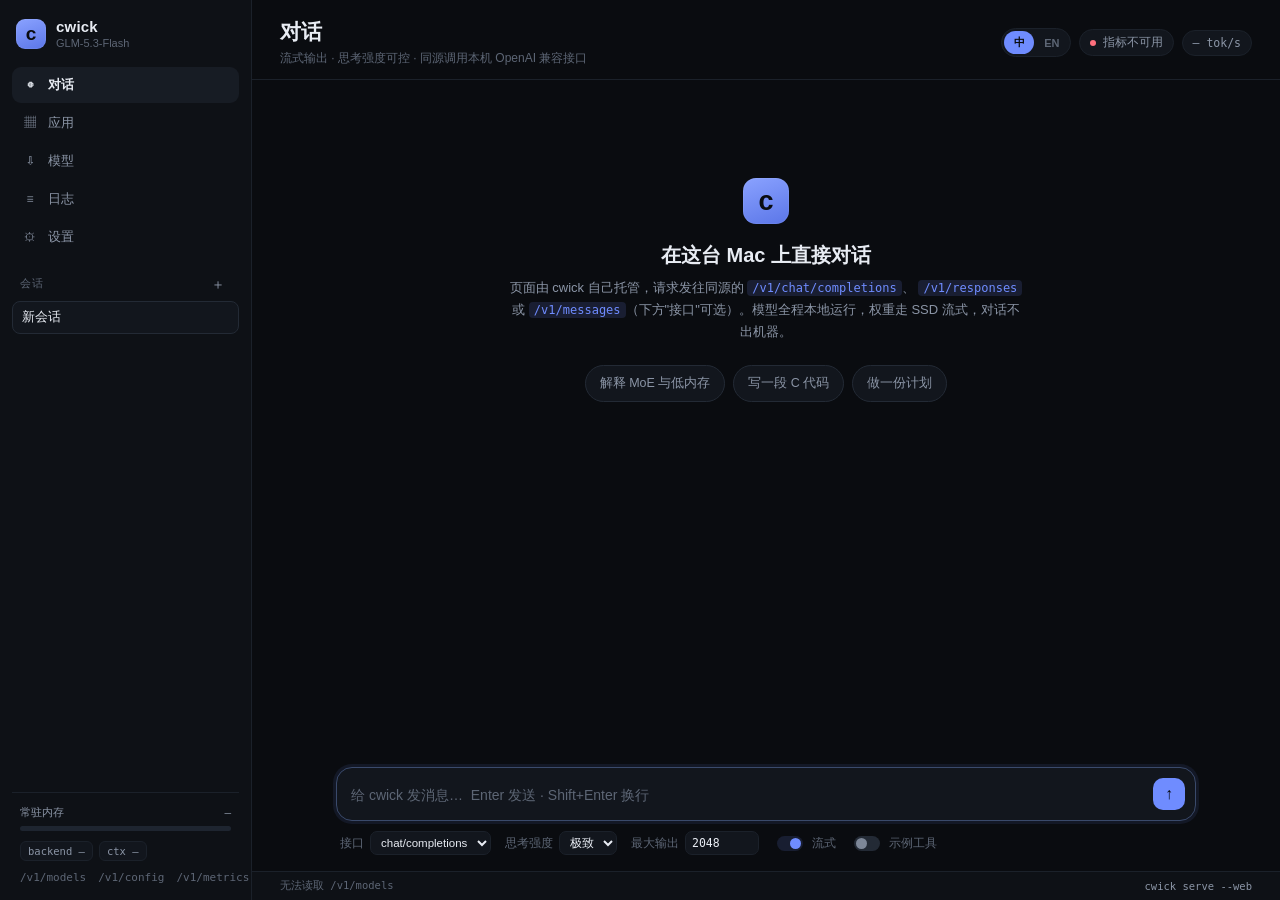
==== commit 03619515: "support MiniMax-H3-Image;add /v1/images/generations接口和/v1/images/edits接口;add application imagegen" ====
--- a/web/index.html
+++ b/web/index.html
@@ -4,7 +4,7 @@
 <meta charset="utf-8">
 <meta name="viewport" content="width=device-width, initial-scale=1, viewport-fit=cover">
 <meta name="color-scheme" content="dark">
-<title>cwick · 本地对话</title>
+<title data-i18n="doc.title">cwick · 本地对话</title>
 <link rel="icon" href="data:image/svg+xml,%3Csvg xmlns='http://www.w3.org/2000/svg' viewBox='0 0 32 32'%3E%3Crect width='32' height='32' rx='8' fill='%236f8cff'/%3E%3Ctext x='16' y='23' font-family='-apple-system,sans-serif' font-size='19' font-weight='700' fill='%230b0d12' text-anchor='middle'%3Ec%3C/text%3E%3C/svg%3E">
 <link rel="stylesheet" href="/web/app.css">
 </head>
@@ -21,33 +21,33 @@
 
     <nav class="nav">
       <button class="nav-item is-active" data-view="chat">
-        <span class="ico">◍</span><span>对话</span>
+        <span class="ico">◍</span><span data-i18n="nav.chat">对话</span>
       </button>
       <button class="nav-item" data-view="apps">
-        <span class="ico">▦</span><span>应用</span>
+        <span class="ico">▦</span><span data-i18n="nav.apps">应用</span>
       </button>
       <button class="nav-item" data-view="models">
-        <span class="ico">⇩</span><span>模型</span>
+        <span class="ico">⇩</span><span data-i18n="nav.models">模型</span>
       </button>
       <button class="nav-item" data-view="logs">
-        <span class="ico">≡</span><span>日志</span>
+        <span class="ico">≡</span><span data-i18n="nav.logs">日志</span>
       </button>
       <button class="nav-item" data-view="settings">
-        <span class="ico">⚙</span><span>设置</span>
+        <span class="ico">⚙</span><span data-i18n="nav.settings">设置</span>
       </button>
     </nav>
 
     <div class="rail-section" id="sessionSection">
       <div class="rail-head">
-        <span>会话</span>
-        <button id="newChat" class="ghost-btn" title="新建会话 (Ctrl/⌘+K)">＋</button>
+        <span data-i18n="rail.sessions">会话</span>
+        <button id="newChat" class="ghost-btn" data-i18n-title="rail.newChat" title="新建会话 (Ctrl/⌘+K)">＋</button>
       </div>
       <div id="sessionList" class="sessions"></div>
     </div>
 
     <div class="rail-foot">
       <div class="mem">
-        <div class="mem-row"><span>常驻内存</span><span id="memLabel" class="mono">—</span></div>
+        <div class="mem-row"><span data-i18n="rail.memory">常驻内存</span><span id="memLabel" class="mono">—</span></div>
         <div class="bar"><i id="memBar"></i></div>
       </div>
       <div class="chips">
@@ -66,12 +66,16 @@
   <main class="main">
     <header class="topbar">
       <div class="title">
-        <h1 id="viewTitle">对话</h1>
-        <p id="viewSub">流式输出 · 思考强度可控 · 同源调用本机 OpenAI 兼容接口</p>
+        <h1 id="viewTitle" data-i18n="view.chat.title">对话</h1>
+        <p id="viewSub" data-i18n="view.chat.sub">流式输出 · 思考强度可控 · 同源调用本机 OpenAI 兼容接口</p>
       </div>
       <div class="topbar-right">
-        <span id="connPill" class="pill"><i class="dot wait"></i><span>连接中</span></span>
-        <span id="livePill" class="pill mono" title="上一次生成的解码速度">— tok/s</span>
+        <div id="langSwitch" class="lang-switch" role="group" data-i18n-title="lang.title">
+          <button type="button" class="lang-btn is-active" data-lang="zh" aria-pressed="true">中</button>
+          <button type="button" class="lang-btn" data-lang="en" aria-pressed="false">EN</button>
+        </div>
+        <span id="connPill" class="pill"><i class="dot wait"></i><span data-i18n="status.connecting">连接中</span></span>
+        <span id="livePill" class="pill mono" data-i18n-title="status.tokS" title="上一次生成的解码速度">— tok/s</span>
       </div>
     </header>
 
@@ -80,14 +84,13 @@
       <div id="messages" class="messages">
         <div class="empty" id="emptyState">
           <div class="empty-logo">c</div>
-          <h2>在这台 Mac 上直接对话</h2>
-          <p>页面由 cwick 自己托管，请求发往同源的 <code>/v1/chat/completions</code>、
-             <code>/v1/responses</code> 或 <code>/v1/messages</code>（下方"接口"可选）。
-             模型全程本地运行，权重走 SSD 流式，对话不出机器。</p>
+          <h2 data-i18n="chat.emptyTitle">在这台 Mac 上直接对话</h2>
+          <p><span data-i18n="chat.emptyBody">页面由 cwick 自己托管，请求发往同源的</span> <code>/v1/chat/completions</code>、
+             <code>/v1/responses</code> <span data-i18n="chat.emptyBody2">或</span> <code>/v1/messages</code><span data-i18n="chat.emptyBody3">（下方"接口"可选）。模型全程本地运行，权重走 SSD 流式，对话不出机器。</span></p>
           <div class="examples">
-            <button class="example" data-prompt="用三句话解释 Mixture-of-Experts 为什么能在低内存机器上跑大模型。">解释 MoE 与低内存</button>
-            <button class="example" data-prompt="写一个 C 函数，把 UTF-8 字符串按标点切分成句子，要求不破坏多字节字符。">写一段 C 代码</button>
-            <button class="example" data-prompt="现在是 2026 年，帮我规划一个为期两周的 Metal 推理内核优化计划，按天拆解。">做一份计划</button>
+            <button class="example" data-i18n="chat.ex1" data-prompt="用三句话解释 Mixture-of-Experts 为什么能在低内存机器上跑大模型。">解释 MoE 与低内存</button>
+            <button class="example" data-i18n="chat.ex2" data-prompt="写一个 C 函数，把 UTF-8 字符串按标点切分成句子，要求不破坏多字节字符。">写一段 C 代码</button>
+            <button class="example" data-i18n="chat.ex3" data-prompt="现在是 2026 年，帮我规划一个为期两周的 Metal 推理内核优化计划，按天拆解。">做一份计划</button>
           </div>
         </div>
       </div>
@@ -98,7 +101,7 @@
           <button id="leaveQueue" class="link-btn">撤销</button>
         </div>
         <div class="composer" id="composer">
-          <textarea id="input" rows="1" placeholder="给 cwick 发消息…  Enter 发送 · Shift+Enter 换行"></textarea>
+          <textarea id="input" rows="1" data-i18n-ph="chat.placeholder" placeholder="给 cwick 发消息…  Enter 发送 · Shift+Enter 换行"></textarea>
           <div class="composer-side">
             <button id="sendBtn" class="send" title="发送 (Enter)">
               <span aria-hidden="true">↑</span>
@@ -107,8 +110,8 @@
           </div>
         </div>
         <div class="controls">
-          <label class="field" title="这一轮对话调用的接口：两者都走同一个引擎，只是请求/响应的信封不同">
-            <span>接口</span>
+          <label class="field" data-i18n-title="chat.apiTip" title="这一轮对话调用的接口：两者都走同一个引擎，只是请求/响应的信封不同">
+            <span data-i18n="chat.api">接口</span>
             <select id="apiSel">
               <option value="chat" selected>chat/completions</option>
               <option value="responses">responses</option>
@@ -116,7 +119,7 @@
             </select>
           </label>
           <label class="field">
-            <span>思考强度</span>
+            <span data-i18n="chat.effort">思考强度</span>
             <select id="effort">
               <option value="off">关</option>
               <option value="low">低</option>
@@ -127,11 +130,11 @@
             </select>
           </label>
           <label class="field">
-            <span>最大输出</span>
+            <span data-i18n="chat.maxOutput">最大输出</span>
             <input id="maxTokens" type="number" min="16" max="1000000" step="64" value="2048">
           </label>
-          <label class="switch"><input id="streamToggle" type="checkbox" checked><span>流式</span></label>
-          <label class="switch" title="声明 get_current_time / add_numbers / system_info，模型调用时由页面在本地执行"><input id="toolToggle" type="checkbox"><span>示例工具</span></label>
+          <label class="switch"><input id="streamToggle" type="checkbox" checked><span data-i18n="chat.stream">流式</span></label>
+          <label class="switch" data-i18n-title="chat.toolsTip" title="声明 get_current_time / add_numbers / system_info，模型调用时由页面在本地执行"><input id="toolToggle" type="checkbox"><span data-i18n="chat.tools">示例工具</span></label>
           <span class="spacer"></span>
           <span id="genStats" class="gen-stats mono"></span>
         </div>
@@ -229,7 +232,7 @@
         <div class="panel-head">
           <div>
             <h3>正在下载</h3>
-            <p>进度、速率与剩余时间每秒刷新；暂停或中断后从 <code>.incomplete</code> 断点续传</p>
+            <p>进度、速率与剩余时间每秒刷新；网络中断会自动退避重试（默认 5 次），从 <code>.incomplete</code> 断点续传，不重复下载</p>
           </div>
           <span id="hubPoll" class="mono muted"></span>
         </div>
@@ -403,15 +406,34 @@
       <div class="panel">
         <div class="panel-head">
           <div>
-            <h3>本地模型</h3>
-            <p>切换会释放当前常驻权重并清空前缀缓存；生成中会被拒绝（409）</p>
-          </div>
-          <button id="modelsRefresh" class="min-btn">刷新</button>
+            <h3 data-i18n="set.models">本地模型</h3>
+            <p data-i18n="set.modelsTip">切换会释放当前常驻权重并清空前缀缓存；生成中会被拒绝（409）</p>
+          </div>
+          <button id="modelsRefresh" class="min-btn" data-i18n="common.refresh">刷新</button>
         </div>
         <div id="modelList" class="model-list">
-          <div class="model-row muted">读取中…</div>
+          <div class="model-row muted" data-i18n="common.loading">读取中…</div>
         </div>
         <div id="switchNote" class="note" hidden></div>
+      </div>
+
+      <div class="panel" id="imageModelPanel">
+        <div class="panel-head">
+          <div>
+            <h3 data-i18n="set.image">图像模型</h3>
+            <p data-i18n="set.imageTip">与文本模型相互独立；热切换只加载图像管线，不影响正在常驻的对话模型</p>
+          </div>
+          <span id="imageStatePill" class="pill mono" data-i18n="set.imageIdle">未加载</span>
+        </div>
+        <div class="kv-grid">
+          <div class="kv"><span data-i18n="set.imageDir">模型目录</span><b id="imageDir" class="mono">—</b></div>
+          <div class="kv"><span data-i18n="set.imageEndpoints">接口</span><b class="mono">/v1/images/generations · /v1/images/edits</b></div>
+        </div>
+        <div class="set-grid img-actions">
+          <button id="imageSwitchBtn" class="min-btn accent" type="button" data-i18n="set.imageLoad">加载 / 切换到图像模型</button>
+          <a class="min-btn" href="/v1/models" target="_blank" rel="noreferrer" data-i18n="set.checkModels">查看模型列表</a>
+        </div>
+        <div id="imageNote" class="note" hidden></div>
       </div>
 
       <div class="panel">
@@ -518,7 +540,7 @@
     </section>
 
     <footer class="statusbar">
-      <span id="statusText" class="mono">就绪</span>
+      <span id="statusText" class="mono" data-i18n="status.ready">就绪</span>
       <span class="spacer"></span>
       <span class="mono muted">cwick serve --web</span>
     </footer>
--- a/web/app.css
+++ b/web/app.css
@@ -150,6 +150,28 @@
 .title h1 { margin: 0; font-size: 21px; font-weight: 650; letter-spacing: -0.2px; }
 .title p { margin: 4px 0 0; font-size: 12px; color: var(--faint); }
 .topbar-right { display: flex; align-items: center; gap: 8px; }
+/* Language switch: the active button carries a breathing halo so the current
+ * locale is legible at a glance without reading the letters. */
+.lang-switch {
+  display: inline-flex; align-items: center; gap: 2px;
+  background: var(--panel); border: 1px solid var(--line-soft);
+  padding: 2px; border-radius: 99px;
+}
+.lang-btn {
+  border: 0; background: transparent; color: var(--faint);
+  font: inherit; font-size: 11px; font-weight: 600;
+  min-width: 30px; padding: 4px 8px; border-radius: 99px;
+  cursor: pointer; transition: color 160ms ease, background 160ms ease, box-shadow 160ms ease;
+}
+.lang-btn:hover { color: var(--text); background: var(--panel-2); }
+.lang-btn.is-active {
+  color: #0a0c10; background: var(--accent);
+  animation: langBreathe 2.4s ease-in-out infinite;
+}
+@keyframes langBreathe {
+  0%, 100% { box-shadow: 0 0 0 0 rgba(111, 140, 255, 0.45); }
+  50%      { box-shadow: 0 0 0 5px rgba(111, 140, 255, 0); }
+}
 .pill {
   display: inline-flex; align-items: center; gap: 7px;
   font-size: 11.5px; color: var(--muted);
@@ -906,3 +928,90 @@
   .pm-row { grid-template-columns: minmax(0, 1fr) auto auto; }
   .pm-meta { display: none; }
 }
+
+/* ------------------------------------------------------------------ */
+/* Motion                                                              */
+/*                                                                     */
+/* All of this is decoration: the page is fully usable with animations
+ * disabled, and prefers-reduced-motion turns every moving part off.
+ * The four building blocks: a slow gradient wash behind the app, cards
+ * that rise into place, a short content fade on language change, and a
+ * uniform transition on interactive elements for hover feedback.
+ * ------------------------------------------------------------------ */
+
+/* Slowly drifting gradient behind the whole console. Anchored to .app so
+ * it never scrolls with the message list. */
+.app { position: relative; isolation: isolate; }
+.app::before {
+  content: ''; position: absolute; inset: 0; z-index: -1;
+  pointer-events: none;
+  background: linear-gradient(125deg,
+      #0a0c10 0%, #0d1020 22%, #121026 44%, #0c1420 66%, #0a0c10 88%);
+  background-size: 260% 260%;
+  animation: bgFlow 26s ease-in-out infinite;
+  opacity: 0.9;
+}
+@keyframes bgFlow {
+  0%, 100% { background-position: 0% 50%; }
+  50%      { background-position: 100% 50%; }
+}
+
+/* Cards and panels rise into place. The stagger is applied with nth-child
+ * so a freshly rendered grid cascades instead of appearing all at once. */
+@keyframes cardIn {
+  from { opacity: 0; transform: translateY(14px); }
+  to   { opacity: 1; transform: translateY(0); }
+}
+@keyframes viewFade {
+  from { opacity: 0; transform: translateY(8px); }
+  to   { opacity: 1; transform: translateY(0); }
+}
+.card, .panel, .app-card, .trend-cell, .model-row {
+  animation: cardIn 420ms cubic-bezier(0.22, 0.7, 0.25, 1) both;
+}
+.cards > .card:nth-child(1), .panel:nth-of-type(1) { animation-delay: 0ms; }
+.cards > .card:nth-child(2), .panel:nth-of-type(2) { animation-delay: 45ms; }
+.cards > .card:nth-child(3), .panel:nth-of-type(3) { animation-delay: 90ms; }
+.cards > .card:nth-child(4), .panel:nth-of-type(4) { animation-delay: 135ms; }
+.trend-grid > .trend-cell:nth-child(2) { animation-delay: 60ms; }
+.trend-grid > .trend-cell:nth-child(3) { animation-delay: 120ms; }
+.trend-grid > .trend-cell:nth-child(4) { animation-delay: 180ms; }
+
+/* The main column fades on language change; setLang() restarts it by
+ * removing and re-adding the class after a forced reflow. */
+.main.lang-enter { animation: viewFade 300ms ease both; }
+
+/* Uniform, smooth interaction feedback on everything clickable. */
+button, .min-btn, .ghost-btn, .nav-item, .model-row, .session,
+.pm-row, .example, a, select, input[type='number'], input[type='search'] {
+  transition: background 150ms ease, color 150ms ease,
+              border-color 150ms ease, box-shadow 150ms ease,
+              transform 150ms ease, opacity 150ms ease;
+}
+button:hover:not(:disabled), .min-btn:hover:not(:disabled),
+.ghost-btn:hover:not(:disabled), .example:hover:not(:disabled) {
+  transform: translateY(-1px);
+}
+button:active:not(:disabled), .min-btn:active:not(:disabled) { transform: translateY(0); }
+.model-row:hover, .session:hover, .pm-row:hover { background: var(--panel-2); }
+.nav-item:focus-visible, button:focus-visible, a:focus-visible,
+input:focus-visible, select:focus-visible {
+  outline: 2px solid var(--accent); outline-offset: 2px;
+}
+
+/* Image-model panel: state pill turns green when the pipeline is loaded. */
+#imageStatePill.is-ready { color: var(--green); border-color: rgba(61, 220, 151, 0.4); }
+.img-actions { grid-template-columns: 1fr 1fr; margin-top: 12px; }
+
+/* Responsive transitions: the rail collapsing is a layout change, and it
+ * should glide rather than snap. */
+.rail { transition: width 220ms ease, flex-basis 220ms ease; }
+
+@media (prefers-reduced-motion: reduce) {
+  .app::before, .lang-btn.is-active,
+  .card, .panel, .app-card, .trend-cell, .model-row, .main.lang-enter {
+    animation: none !important;
+  }
+  button, .min-btn, .ghost-btn, .nav-item, .model-row, .session,
+  .pm-row, .example, a, select, input { transition: none !important; }
+}
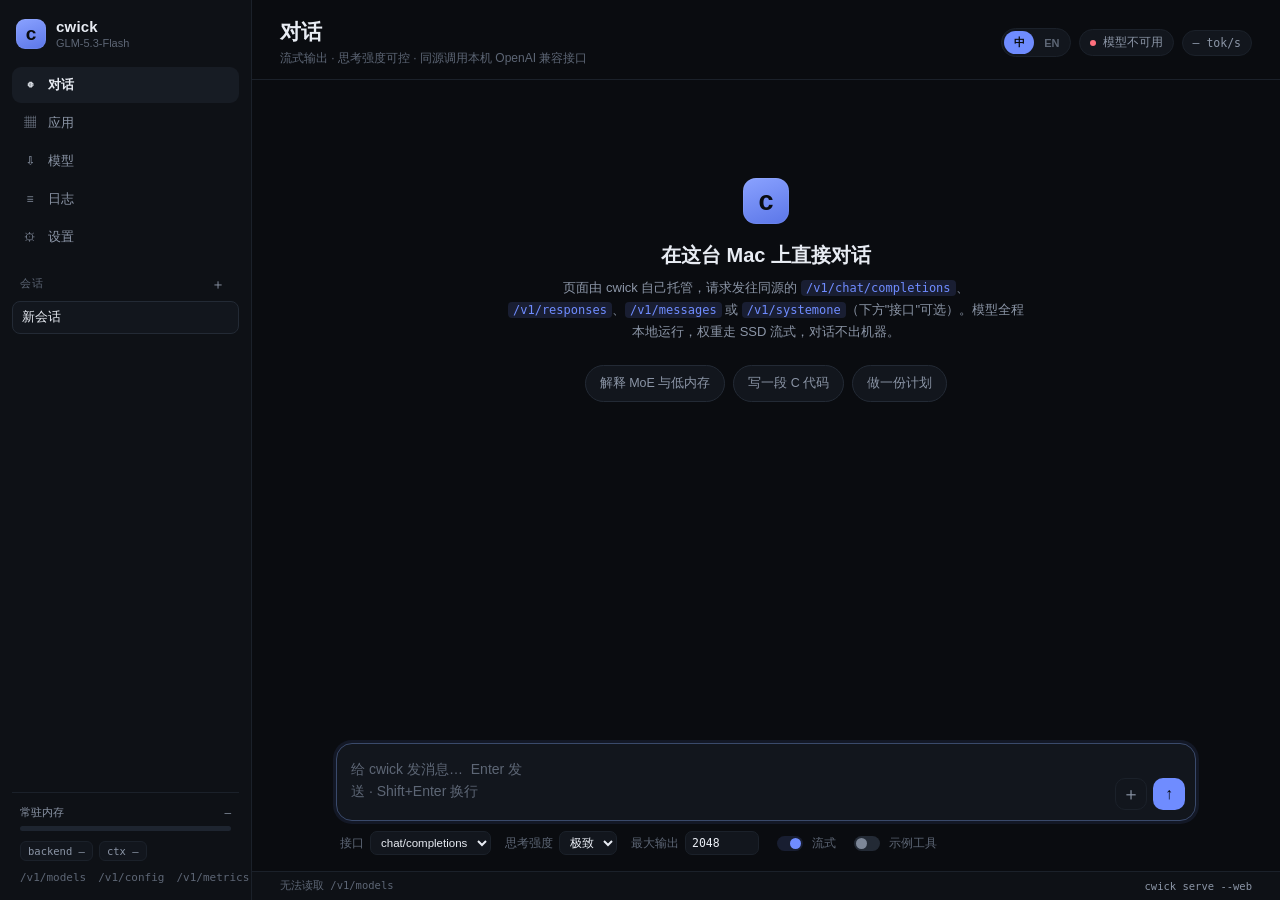
==== commit f2812e2f: "support  Inkling-2-Mini 模型 and add 文本+图像多模态输入和理解" ====
--- a/web/index.html
+++ b/web/index.html
@@ -86,7 +86,7 @@
           <div class="empty-logo">c</div>
           <h2 data-i18n="chat.emptyTitle">在这台 Mac 上直接对话</h2>
           <p><span data-i18n="chat.emptyBody">页面由 cwick 自己托管，请求发往同源的</span> <code>/v1/chat/completions</code>、
-             <code>/v1/responses</code> <span data-i18n="chat.emptyBody2">或</span> <code>/v1/messages</code><span data-i18n="chat.emptyBody3">（下方"接口"可选）。模型全程本地运行，权重走 SSD 流式，对话不出机器。</span></p>
+             <code>/v1/responses</code><span data-i18n="chat.emptyBody2">、</span><code>/v1/messages</code><span data-i18n="chat.emptyBody3"> 或 </span><code>/v1/systemone</code><span data-i18n="chat.emptyBody4">（下方"接口"可选）。模型全程本地运行，权重走 SSD 流式，对话不出机器。</span></p>
           <div class="examples">
             <button class="example" data-i18n="chat.ex1" data-prompt="用三句话解释 Mixture-of-Experts 为什么能在低内存机器上跑大模型。">解释 MoE 与低内存</button>
             <button class="example" data-i18n="chat.ex2" data-prompt="写一个 C 函数，把 UTF-8 字符串按标点切分成句子，要求不破坏多字节字符。">写一段 C 代码</button>
@@ -101,8 +101,13 @@
           <button id="leaveQueue" class="link-btn">撤销</button>
         </div>
         <div class="composer" id="composer">
-          <textarea id="input" rows="1" data-i18n-ph="chat.placeholder" placeholder="给 cwick 发消息…  Enter 发送 · Shift+Enter 换行"></textarea>
+          <div class="composer-input">
+            <div id="draftImages" class="draft-images" hidden></div>
+            <textarea id="input" rows="1" data-i18n-ph="chat.placeholder" placeholder="给 cwick 发消息…  Enter 发送 · Shift+Enter 换行"></textarea>
+          </div>
           <div class="composer-side">
+            <input id="imageInput" type="file" accept="image/*" multiple hidden>
+            <button id="attachBtn" class="attach" type="button" data-i18n-title="chat.attach" title="添加图片" aria-label="添加图片">＋</button>
             <button id="sendBtn" class="send" title="发送 (Enter)">
               <span aria-hidden="true">↑</span>
             </button>
@@ -116,6 +121,7 @@
               <option value="chat" selected>chat/completions</option>
               <option value="responses">responses</option>
               <option value="messages">messages</option>
+              <option value="systemone">systemone</option>
             </select>
           </label>
           <label class="field">
@@ -135,6 +141,10 @@
           </label>
           <label class="switch"><input id="streamToggle" type="checkbox" checked><span data-i18n="chat.stream">流式</span></label>
           <label class="switch" data-i18n-title="chat.toolsTip" title="声明 get_current_time / add_numbers / system_info，模型调用时由页面在本地执行"><input id="toolToggle" type="checkbox"><span data-i18n="chat.tools">示例工具</span></label>
+          <div id="systemOneFields" class="systemone-fields" hidden>
+            <label class="field"><span data-i18n="chat.systemQuestion">决策问题</span><input id="systemQuestion" type="text" value="What is shown in the image?"></label>
+            <label class="field"><span data-i18n="chat.systemOptions">选项（逗号分隔）</span><input id="systemOptions" type="text" value="carrot,corn,other"></label>
+          </div>
           <span class="spacer"></span>
           <span id="genStats" class="gen-stats mono"></span>
         </div>
@@ -450,6 +460,7 @@
               <option value="chat">/v1/chat/completions</option>
               <option value="responses">/v1/responses</option>
               <option value="messages">/v1/messages</option>
+              <option value="systemone">/v1/systemone</option>
             </select>
           </label>
           <label class="row">
--- a/web/app.css
+++ b/web/app.css
@@ -223,6 +223,28 @@
   white-space: pre-wrap; word-break: break-word;
   line-height: 1.65; max-width: 78%;
 }
+.bubble-user.has-images { max-width: min(78%, 560px); }
+.msg-text:empty { display: none; }
+.msg-images { display: flex; flex-wrap: wrap; gap: 8px; margin-bottom: 10px; }
+.msg-images:last-child { margin-bottom: 0; }
+.msg-image {
+  position: relative; margin: 0; overflow: hidden; max-width: 220px;
+  border: 1px solid var(--line); border-radius: 10px; background: #0b0e13;
+}
+.msg-image img {
+  display: block; max-width: 220px; max-height: 240px; object-fit: contain;
+}
+.msg-image img[hidden] { display: none; }
+.msg-image figcaption {
+  padding: 5px 8px; color: var(--muted); font-size: 10.5px;
+  white-space: nowrap; overflow: hidden; text-overflow: ellipsis;
+}
+.msg-image.loading::before {
+  content: ''; display: block; width: 160px; height: 100px;
+  background: linear-gradient(110deg, #111722 30%, #1b2433 50%, #111722 70%);
+  background-size: 200% 100%; animation: image-shimmer 1.3s linear infinite;
+}
+@keyframes image-shimmer { to { background-position: -200% 0; } }
 .msg.user .body { flex: 0 1 auto; display: flex; justify-content: flex-end; }
 
 .think {
@@ -404,8 +426,34 @@
   color: var(--text); font: inherit; line-height: 1.6;
   max-height: 220px; padding: 4px 0;
 }
+.composer-input { flex: 1; min-width: 0; }
 .composer textarea::placeholder { color: var(--faint); }
 .composer-side { display: flex; align-items: center; gap: 6px; }
+.attach {
+  width: 32px; height: 32px; border-radius: 10px; border: 1px solid var(--line-soft);
+  background: transparent; color: var(--muted); cursor: pointer; font-size: 18px;
+  display: flex; align-items: center; justify-content: center;
+}
+.attach:hover { color: var(--text); border-color: #3a4a6b; }
+.attach:disabled { opacity: .45; cursor: not-allowed; }
+.draft-images { display: flex; gap: 8px; overflow-x: auto; padding: 2px 0 9px; }
+.draft-images[hidden] { display: none; }
+.draft-image {
+  position: relative; flex: 0 0 92px; overflow: hidden;
+  border: 1px solid var(--line); border-radius: 10px; background: #0b0e13;
+}
+.draft-image img { display: block; width: 90px; height: 68px; object-fit: cover; }
+.draft-image img[hidden] { display: none; }
+.draft-image figcaption {
+  padding: 4px 6px; color: var(--muted); font-size: 10px;
+  white-space: nowrap; overflow: hidden; text-overflow: ellipsis;
+}
+.image-remove {
+  position: absolute; top: 3px; right: 3px; width: 20px; height: 20px;
+  border: 0; border-radius: 7px; background: rgba(5, 8, 13, .82);
+  color: #fff; cursor: pointer; line-height: 18px; padding: 0;
+}
+.image-remove:disabled { cursor: not-allowed; opacity: .5; }
 .send, .stop {
   width: 32px; height: 32px; border-radius: 10px; border: 0; cursor: pointer;
   font-size: 16px; line-height: 1; display: flex; align-items: center; justify-content: center;
@@ -429,6 +477,10 @@
   font: inherit; font-size: 11.5px; padding: 4px 6px; outline: 0;
 }
 .field input { width: 74px; font-family: var(--mono); }
+.systemone-fields { display: flex; gap: 10px; flex-wrap: wrap; width: 100%; }
+.systemone-fields[hidden] { display: none; }
+.systemone-fields .field { flex: 1 1 240px; }
+.systemone-fields .field input { width: auto; flex: 1; min-width: 0; font-family: var(--sans); }
 .field select:focus, .field input:focus { border-color: #3a4a6b; }
 .switch { display: inline-flex; align-items: center; gap: 6px; cursor: pointer; }
 .switch input { appearance: none; width: 26px; height: 15px; border-radius: 99px;
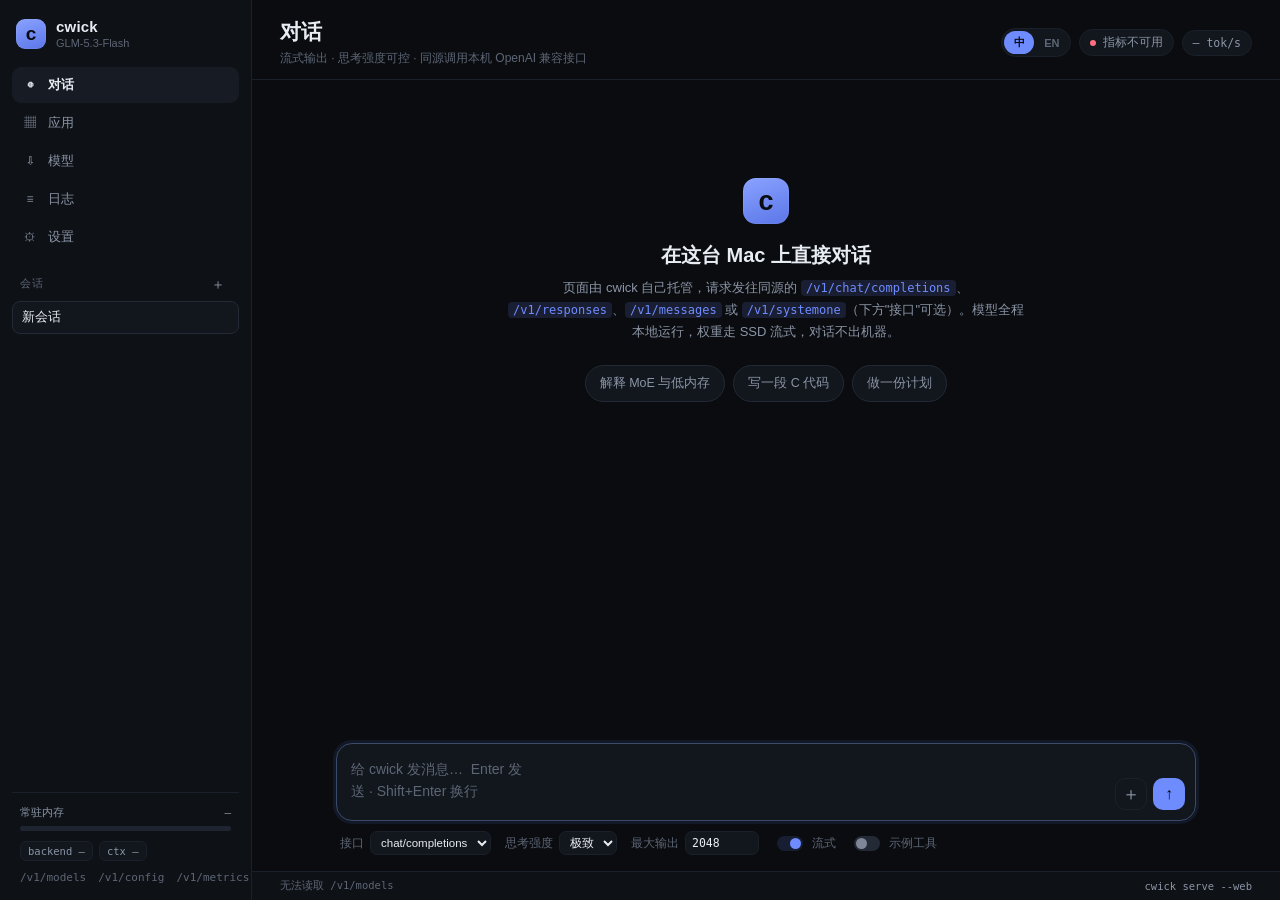
==== commit 3dea889d: "support MiniMax-Music3  add /v1/generate api" ====
--- a/web/index.html
+++ b/web/index.html
@@ -444,6 +444,32 @@
           <a class="min-btn" href="/v1/models" target="_blank" rel="noreferrer" data-i18n="set.checkModels">查看模型列表</a>
         </div>
         <div id="imageNote" class="note" hidden></div>
+      </div>
+
+      <div class="panel" id="musicModelPanel">
+        <div class="panel-head">
+          <div>
+            <h3 data-i18n="set.music">音乐模型</h3>
+            <p data-i18n="set.musicTip">MiniMax-Music3 使用独立常驻槽位；生成或切换前会释放文本、语音、图像和视频权重</p>
+          </div>
+          <span id="musicStatePill" class="pill mono" data-i18n="set.musicIdle">未加载</span>
+        </div>
+        <div class="kv-grid">
+          <div class="kv"><span data-i18n="set.musicDir">模型目录</span><b id="musicDir" class="mono">—</b></div>
+          <div class="kv"><span data-i18n="set.musicEndpoints">接口</span><b class="mono">POST/GET /v1/generate</b></div>
+          <div class="kv"><span data-i18n="set.musicJob">当前 / 最近任务</span><b id="musicJobId" class="mono">—</b></div>
+          <div class="kv"><span data-i18n="set.musicPhase">阶段</span><b id="musicJobPhase" class="mono">—</b></div>
+        </div>
+        <div class="music-progress">
+          <div class="bar tall"><i id="musicJobBar"></i></div>
+          <span id="musicJobProgress" class="mono muted">0%</span>
+        </div>
+        <div class="set-grid img-actions">
+          <button id="musicSwitchBtn" class="min-btn accent" type="button" data-i18n="set.musicLoad">加载 / 切换到音乐模型</button>
+          <button id="musicRefreshBtn" class="min-btn" type="button" data-i18n="common.refresh">刷新</button>
+          <a id="musicWavLink" class="min-btn" href="#" target="_blank" rel="noreferrer" download hidden data-i18n="set.musicWav">打开 / 下载 WAV</a>
+        </div>
+        <div id="musicNote" class="note" hidden></div>
       </div>
 
       <div class="panel">
--- a/web/app.css
+++ b/web/app.css
@@ -666,6 +666,13 @@
 }
 .note.ok { color: #8fdcb6; }
 .note.bad { color: #ffb3bb; }
+
+.music-progress { display: flex; align-items: center; gap: 12px; margin: 15px 0; }
+.music-progress .bar { flex: 1; }
+.music-progress > span { min-width: 42px; text-align: right; font-size: 11px; }
+#musicWavLink[hidden] { display: none; }
+#musicDir, #musicJobId { max-width: 100%; overflow-wrap: anywhere; }
+.pill.is-ready { color: var(--green); border-color: rgba(61, 220, 151, .4); }
 
 /* ---------------- API keys (settings > 安全) ---------------- */
 .key-panel { margin-top: 14px; border-top: 1px solid var(--line-soft); padding-top: 13px; }
